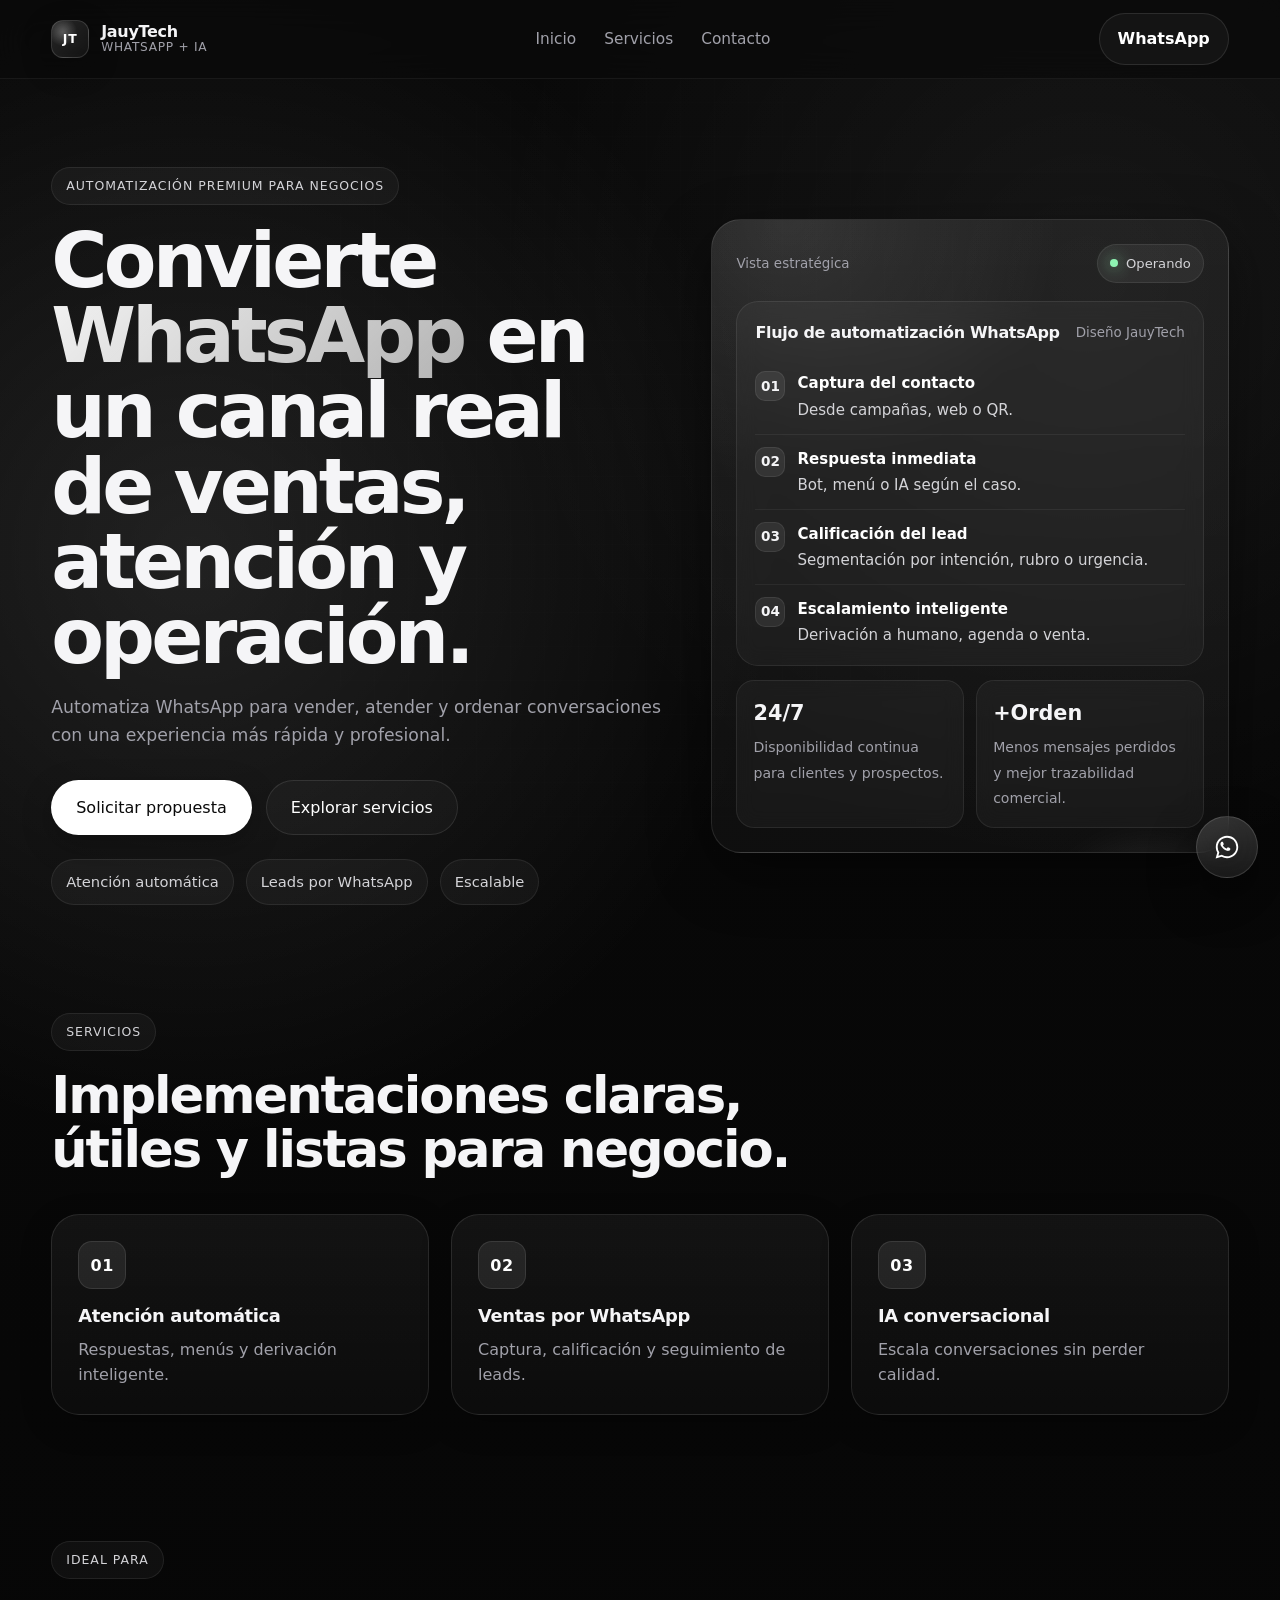
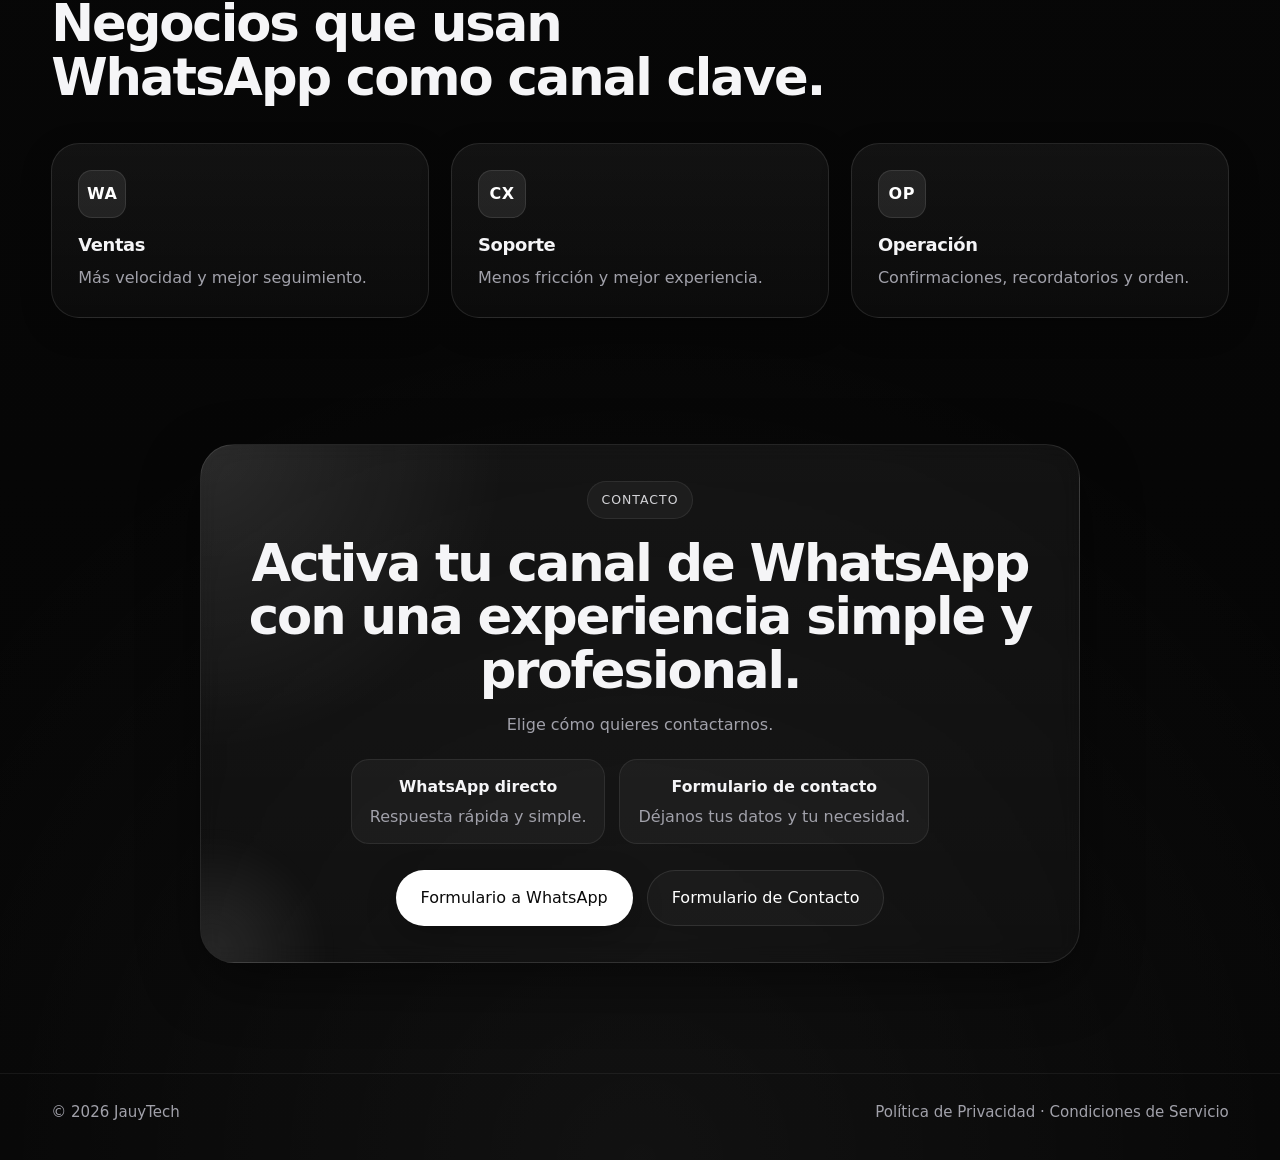
==== index.html @ fc00f68a "Update index.html" ====
<!DOCTYPE html>
<html lang="es">
<head>
  <meta charset="UTF-8" />
  <meta name="viewport" content="width=device-width, initial-scale=1.0" />
  <title>JauyTech | Automatización de WhatsApp con IA</title>
  <meta name="description" content="JauyTech ayuda a empresas a automatizar WhatsApp con IA, flujos inteligentes y experiencias de atención más rápidas, escalables y profesionales." />
  <style>
    :root {
      --bg: #0a0a0a;
      --bg-soft: #111111;
      --bg-panel: rgba(255, 255, 255, 0.04);
      --bg-panel-strong: rgba(255, 255, 255, 0.06);
      --border: rgba(255, 255, 255, 0.10);
      --border-strong: rgba(255, 255, 255, 0.16);
      --text: #f5f5f7;
      --muted: #a1a1aa;
      --soft: #d4d4d8;
      --white: #ffffff;
      --shadow: 0 20px 60px rgba(0, 0, 0, 0.45);
      --shadow-soft: 0 10px 30px rgba(0, 0, 0, 0.25);
      --radius-xl: 28px;
      --radius-lg: 20px;
      --radius-md: 16px;
      --radius-pill: 999px;
      --container: 1180px;
      --accent: linear-gradient(135deg, rgba(255,255,255,0.95), rgba(255,255,255,0.68));
    }

    * {
      margin: 0;
      padding: 0;
      box-sizing: border-box;
    }

    html {
      scroll-behavior: smooth;
    }

    body {
      font-family: Inter, ui-sans-serif, system-ui, -apple-system, BlinkMacSystemFont, "Segoe UI", sans-serif;
      color: var(--text);
      background:
        radial-gradient(circle at 15% 20%, rgba(255,255,255,0.10), transparent 24%),
        radial-gradient(circle at 85% 10%, rgba(255,255,255,0.06), transparent 22%),
        radial-gradient(circle at 50% 100%, rgba(255,255,255,0.05), transparent 30%),
        linear-gradient(180deg, #090909 0%, #050505 100%);
      line-height: 1.6;
      overflow-x: hidden;
    }

    body::before {
      content: "";
      position: fixed;
      inset: 0;
      background-image:
        linear-gradient(rgba(255,255,255,0.025) 1px, transparent 1px),
        linear-gradient(90deg, rgba(255,255,255,0.025) 1px, transparent 1px);
      background-size: 34px 34px;
      mask-image: radial-gradient(circle at center, black 45%, transparent 90%);
      -webkit-mask-image: radial-gradient(circle at center, black 45%, transparent 90%);
      pointer-events: none;
      opacity: 0.35;
      z-index: 0;
    }

    a {
      text-decoration: none;
      color: inherit;
    }

    img {
      max-width: 100%;
      display: block;
    }

    .container {
      width: min(92%, var(--container));
      margin: 0 auto;
      position: relative;
      z-index: 1;
    }

    .header {
      position: sticky;
      top: 0;
      z-index: 1000;
      backdrop-filter: blur(18px);
      -webkit-backdrop-filter: blur(18px);
      background: rgba(10, 10, 10, 0.72);
      border-bottom: 1px solid rgba(255, 255, 255, 0.06);
    }

    .nav {
      min-height: 78px;
      display: flex;
      align-items: center;
      justify-content: space-between;
      gap: 20px;
    }

    .brand {
      display: inline-flex;
      align-items: center;
      gap: 12px;
    }

    .brand-mark {
      width: 38px;
      height: 38px;
      border-radius: 12px;
      border: 1px solid rgba(255,255,255,0.14);
      background:
        radial-gradient(circle at 30% 30%, rgba(255,255,255,0.26), transparent 40%),
        linear-gradient(135deg, rgba(255,255,255,0.12), rgba(255,255,255,0.04));
      display: grid;
      place-items: center;
      box-shadow: var(--shadow-soft);
      position: relative;
      overflow: hidden;
    }

    .brand-mark::after {
      content: "";
      position: absolute;
      inset: 0;
      background: linear-gradient(135deg, transparent, rgba(255,255,255,0.14), transparent);
      transform: translateX(-100%);
      animation: shine 5s linear infinite;
    }

    .brand-mark span {
      font-size: 0.78rem;
      font-weight: 800;
      letter-spacing: 0.08em;
      color: var(--white);
    }

    .brand-text {
      display: flex;
      flex-direction: column;
      line-height: 1.05;
    }

    .brand-text strong {
      font-size: 1rem;
      font-weight: 700;
      letter-spacing: -0.02em;
    }

    .brand-text small {
      color: var(--muted);
      font-size: 0.76rem;
      letter-spacing: 0.06em;
      text-transform: uppercase;
    }

    .menu {
      display: flex;
      align-items: center;
      gap: 28px;
    }

    .menu a {
      color: var(--muted);
      font-size: 0.96rem;
      transition: color 0.25s ease, transform 0.25s ease;
    }

    .menu a:hover {
      color: var(--white);
      transform: translateY(-1px);
    }

    .nav-cta {
      padding: 12px 18px;
      border-radius: var(--radius-pill);
      border: 1px solid var(--border);
      background: rgba(255,255,255,0.04);
      color: var(--white);
      font-weight: 600;
      transition: 0.25s ease;
    }

    .nav-cta:hover,
    .btn-secondary:hover {
      background: rgba(255,255,255,0.08);
      border-color: var(--border-strong);
    }

    .hero {
      padding: 88px 0 72px;
    }

    .hero-grid {
      display: grid;
      grid-template-columns: 1.1fr 0.9fr;
      gap: 28px;
      align-items: center;
    }

    .eyebrow,
    .section-tag {
      display: inline-flex;
      align-items: center;
      gap: 10px;
      padding: 8px 14px;
      border-radius: var(--radius-pill);
      border: 1px solid rgba(255,255,255,0.08);
      background: rgba(255,255,255,0.04);
      color: var(--soft);
      font-size: 0.78rem;
      letter-spacing: 0.08em;
      text-transform: uppercase;
      margin-bottom: 18px;
    }

    .hero h1 {
      font-size: clamp(2.7rem, 6vw, 5.25rem);
      line-height: 0.98;
      letter-spacing: -0.05em;
      max-width: 760px;
      margin-bottom: 20px;
    }

    .hero h1 .gradient {
      background: var(--accent);
      -webkit-background-clip: text;
      background-clip: text;
      color: transparent;
    }

    .hero-text {
      max-width: 720px;
      color: var(--muted);
      font-size: 1.08rem;
      margin-bottom: 30px;
    }

    .hero-actions {
      display: flex;
      flex-wrap: wrap;
      gap: 14px;
      margin-bottom: 24px;
    }

    .btn {
      display: inline-flex;
      align-items: center;
      justify-content: center;
      gap: 10px;
      padding: 14px 24px;
      border-radius: var(--radius-pill);
      border: 1px solid transparent;
      font-weight: 700;
      transition: transform 0.25s ease, opacity 0.25s ease, background 0.25s ease, border-color 0.25s ease;
      cursor: pointer;
      font: inherit;
    }

    .btn:hover {
      transform: translateY(-2px);
    }

    .btn-primary {
      background: var(--white);
      color: #0a0a0a;
      box-shadow: var(--shadow-soft);
    }

    .btn-primary:hover {
      opacity: 0.95;
    }

    .btn-secondary {
      background: rgba(255,255,255,0.03);
      color: var(--white);
      border-color: var(--border);
    }

    .hero-stats {
      display: flex;
      flex-wrap: wrap;
      gap: 12px;
      margin-top: 8px;
    }

    .stat-chip {
      padding: 10px 14px;
      border-radius: var(--radius-pill);
      background: rgba(255,255,255,0.04);
      border: 1px solid rgba(255,255,255,0.08);
      color: var(--soft);
      font-size: 0.92rem;
    }

    .hero-panel {
      border: 1px solid rgba(255,255,255,0.10);
      background:
        radial-gradient(circle at 15% 0%, rgba(255,255,255,0.10), transparent 35%),
        linear-gradient(180deg, rgba(255,255,255,0.06), rgba(255,255,255,0.03));
      border-radius: 30px;
      padding: 24px;
      box-shadow: var(--shadow);
      position: relative;
      overflow: hidden;
      animation: floatSoft 6s ease-in-out infinite;
    }

    .hero-panel::before {
      content: "";
      position: absolute;
      inset: auto -10% -35% auto;
      width: 260px;
      height: 260px;
      border-radius: 50%;
      background: radial-gradient(circle, rgba(255,255,255,0.18), transparent 65%);
      filter: blur(14px);
      pointer-events: none;
    }

    .panel-top {
      display: flex;
      align-items: center;
      justify-content: space-between;
      gap: 12px;
      margin-bottom: 18px;
    }

    .panel-top small,
    .panel-head small {
      color: var(--muted);
      font-size: 0.84rem;
    }

    .signal {
      display: inline-flex;
      align-items: center;
      gap: 8px;
      padding: 8px 12px;
      border-radius: var(--radius-pill);
      background: rgba(255,255,255,0.06);
      border: 1px solid rgba(255,255,255,0.08);
      color: var(--soft);
      font-size: 0.82rem;
    }

    .signal-dot {
      width: 8px;
      height: 8px;
      border-radius: 50%;
      background: #8ef3b2;
      box-shadow: 0 0 16px rgba(142,243,178,0.9);
      animation: pulse 2s infinite;
    }

    .flow-card,
    .mini-card,
    .contact-shell {
      backdrop-filter: blur(10px);
      -webkit-backdrop-filter: blur(10px);
    }

    .flow-card {
      background: rgba(255,255,255,0.04);
      border: 1px solid rgba(255,255,255,0.08);
      border-radius: 22px;
      padding: 18px;
      margin-bottom: 14px;
    }

    .panel-head {
      display: flex;
      align-items: center;
      justify-content: space-between;
      gap: 12px;
      margin-bottom: 14px;
    }

    .panel-head h3 {
      font-size: 1rem;
      letter-spacing: -0.02em;
    }

    .flow-step {
      display: flex;
      gap: 12px;
      align-items: flex-start;
      padding: 12px 0;
      border-bottom: 1px solid rgba(255,255,255,0.06);
    }

    .flow-step:last-child {
      border-bottom: none;
      padding-bottom: 0;
    }

    .step-num {
      min-width: 30px;
      height: 30px;
      border-radius: 10px;
      display: grid;
      place-items: center;
      background: rgba(255,255,255,0.08);
      border: 1px solid rgba(255,255,255,0.08);
      font-weight: 700;
      font-size: 0.85rem;
    }

    .flow-step p {
      color: var(--soft);
      font-size: 0.94rem;
    }

    .flow-step p strong {
      display: block;
      color: var(--white);
      margin-bottom: 2px;
    }

    .mini-grid {
      display: grid;
      grid-template-columns: repeat(2, 1fr);
      gap: 12px;
    }

    .mini-card {
      padding: 16px;
      border-radius: 18px;
      background: rgba(255,255,255,0.04);
      border: 1px solid rgba(255,255,255,0.08);
    }

    .mini-card strong {
      display: block;
      font-size: 1.3rem;
      margin-bottom: 4px;
    }

    .mini-card span {
      color: var(--muted);
      font-size: 0.88rem;
    }

    .section {
      padding: 36px 0 90px;
    }

    .section-head {
      max-width: 780px;
      margin-bottom: 38px;
    }

    .section-head h2,
    .contact-copy h2 {
      font-size: clamp(2rem, 4vw, 3.35rem);
      line-height: 1.05;
      letter-spacing: -0.04em;
      margin-bottom: 14px;
    }

    .section-head p,
    .contact-copy p,
    .contact-meta p,
    .service-card p,
    .use-card p {
      color: var(--muted);
    }

    .services-grid,
    .use-grid {
      display: grid;
      grid-template-columns: repeat(3, 1fr);
      gap: 22px;
    }

    .service-card,
    .use-card {
      position: relative;
      padding: 26px;
      border-radius: var(--radius-xl);
      border: 1px solid rgba(255,255,255,0.10);
      background: linear-gradient(180deg, rgba(255,255,255,0.05), rgba(255,255,255,0.025));
      box-shadow: var(--shadow-soft);
      transition: transform 0.28s ease, border-color 0.28s ease, background 0.28s ease;
      overflow: hidden;
    }

    .service-card:hover,
    .use-card:hover {
      transform: translateY(-6px);
      border-color: rgba(255,255,255,0.18);
      background: linear-gradient(180deg, rgba(255,255,255,0.07), rgba(255,255,255,0.03));
    }

    .service-card::after,
    .use-card::after {
      content: "";
      position: absolute;
      inset: 0;
      background: linear-gradient(135deg, rgba(255,255,255,0.08), transparent 25%, transparent 75%, rgba(255,255,255,0.04));
      opacity: 0;
      transition: opacity 0.28s ease;
      pointer-events: none;
    }

    .service-card:hover::after,
    .use-card:hover::after {
      opacity: 1;
    }

    .service-num,
    .use-icon {
      width: 48px;
      height: 48px;
      display: grid;
      place-items: center;
      border-radius: 14px;
      background: rgba(255,255,255,0.08);
      border: 1px solid rgba(255,255,255,0.10);
      margin-bottom: 16px;
      color: var(--white);
      font-weight: 800;
      letter-spacing: 0.04em;
    }

    .service-card h3,
    .use-card h3 {
      font-size: 1.12rem;
      line-height: 1.2;
      letter-spacing: -0.02em;
      margin-bottom: 10px;
    }

    .contact-section {
      padding-bottom: 110px;
    }

    .contact-shell {
      max-width: 880px;
      margin: 0 auto;
      padding: 36px;
      border-radius: 34px;
      border: 1px solid rgba(255,255,255,0.10);
      background:
        radial-gradient(circle at 0% 0%, rgba(255,255,255,0.10), transparent 30%),
        linear-gradient(180deg, rgba(255,255,255,0.05), rgba(255,255,255,0.025));
      box-shadow: var(--shadow);
      position: relative;
      overflow: hidden;
      text-align: center;
      backdrop-filter: blur(10px);
      -webkit-backdrop-filter: blur(10px);
    }

    .contact-shell::before {
      content: "";
      position: absolute;
      inset: auto auto -120px -120px;
      width: 260px;
      height: 260px;
      border-radius: 50%;
      background: radial-gradient(circle, rgba(255,255,255,0.10), transparent 65%);
      filter: blur(10px);
      pointer-events: none;
    }

    .contact-copy {
      position: relative;
      z-index: 1;
    }

    .contact-meta {
      display: flex;
      justify-content: center;
      gap: 14px;
      margin-top: 22px;
      flex-wrap: wrap;
    }

    .meta-box {
      padding: 14px 18px;
      border-radius: 18px;
      background: rgba(255,255,255,0.04);
      border: 1px solid rgba(255,255,255,0.08);
      min-width: 220px;
    }

    .meta-box strong {
      display: block;
      margin-bottom: 4px;
      font-size: 0.98rem;
    }

    .contact-actions {
      display: flex;
      justify-content: center;
      gap: 14px;
      flex-wrap: wrap;
      margin-top: 26px;
      position: relative;
      z-index: 1;
    }

    .modal-overlay {
      position: fixed;
      inset: 0;
      background: rgba(0,0,0,0.62);
      backdrop-filter: blur(10px);
      -webkit-backdrop-filter: blur(10px);
      display: none;
      align-items: center;
      justify-content: center;
      padding: 18px;
      z-index: 1200;
    }

    .modal-overlay.show {
      display: flex;
    }

    .modal-card {
      width: min(100%, 520px);
      padding: 22px;
      border-radius: 28px;
      background: linear-gradient(180deg, rgba(17,17,17,0.98), rgba(12,12,12,0.98));
      border: 1px solid rgba(255,255,255,0.10);
      box-shadow: var(--shadow);
      position: relative;
    }

    .modal-close {
      position: absolute;
      top: 14px;
      right: 14px;
      width: 38px;
      height: 38px;
      border-radius: 50%;
      border: 1px solid rgba(255,255,255,0.10);
      background: rgba(255,255,255,0.04);
      color: var(--white);
      cursor: pointer;
      font: inherit;
    }

    .modal-card h3 {
      font-size: 1.18rem;
      margin-bottom: 6px;
      letter-spacing: -0.02em;
    }

    .modal-card > p {
      color: var(--muted);
      font-size: 0.93rem;
      margin-bottom: 16px;
    }

    form {
      display: grid;
      gap: 12px;
    }

    .field,
    textarea {
      width: 100%;
      border: 1px solid rgba(255,255,255,0.10);
      background: rgba(255,255,255,0.05);
      color: var(--white);
      border-radius: 16px;
      padding: 15px 16px;
      font: inherit;
      outline: none;
      transition: border-color 0.25s ease, background 0.25s ease, transform 0.2s ease;
    }

    textarea {
      min-height: 130px;
      resize: vertical;
    }

    .field::placeholder,
    textarea::placeholder {
      color: #8f8f98;
    }

    .field:focus,
    textarea:focus {
      border-color: rgba(255,255,255,0.20);
      background: rgba(255,255,255,0.07);
      transform: translateY(-1px);
    }

    .form-note,
    .success-message {
      font-size: 0.86rem;
      color: var(--muted);
    }

    .success-message {
      display: none;
      margin-top: 4px;
      color: var(--white);
    }

    .success-message.show {
      display: block;
    }

    .floating-wa {
      position: fixed;
      right: 22px;
      bottom: 22px;
      z-index: 1100;
      width: 62px;
      height: 62px;
      border-radius: 50%;
      border: 1px solid rgba(255,255,255,0.14);
      background: linear-gradient(180deg, rgba(255,255,255,0.16), rgba(255,255,255,0.08));
      box-shadow: 0 20px 50px rgba(0,0,0,0.45);
      display: grid;
      place-items: center;
      transition: transform 0.25s ease, border-color 0.25s ease;
      backdrop-filter: blur(14px);
      -webkit-backdrop-filter: blur(14px);
    }

    .floating-wa:hover {
      transform: translateY(-4px) scale(1.02);
      border-color: rgba(255,255,255,0.22);
    }

    .floating-wa svg {
      width: 28px;
      height: 28px;
      fill: var(--white);
    }

    .footer {
      padding: 26px 0 36px;
      border-top: 1px solid rgba(255,255,255,0.06);
    }

    .footer-content {
      display: flex;
      justify-content: space-between;
      align-items: center;
      gap: 14px;
      color: var(--muted);
      font-size: 0.94rem;
    }

    .fade-up {
      opacity: 0;
      transform: translateY(18px);
      transition: opacity 0.7s ease, transform 0.7s ease;
    }

    .fade-up.show {
      opacity: 1;
      transform: translateY(0);
    }

    @keyframes pulse {
      0%, 100% { transform: scale(1); opacity: 1; }
      50% { transform: scale(1.18); opacity: 0.72; }
    }

    @keyframes floatSoft {
      0%, 100% { transform: translateY(0); }
      50% { transform: translateY(-6px); }
    }

    @keyframes shine {
      0% { transform: translateX(-130%); }
      35%, 100% { transform: translateX(130%); }
    }

    @media (max-width: 1080px) {
      .hero-grid,
      .services-grid,
      .use-grid {
        grid-template-columns: 1fr;
      }
    }

    @media (max-width: 760px) {
      .menu {
        display: none;
      }

      .hero {
        padding-top: 72px;
      }

      .mini-grid {
        grid-template-columns: 1fr;
      }

      .hero h1 {
        font-size: 2.65rem;
      }

      .btn,
      .nav-cta {
        width: 100%;
      }

      .contact-shell {
        padding: 24px;
      }

      .modal-card {
        padding: 20px;
      }

      .footer-content {
        flex-direction: column;
        align-items: flex-start;
      }

      .floating-wa {
        right: 16px;
        bottom: 16px;
        width: 58px;
        height: 58px;
      }
    }
  </style>
</head>
<body>
  <header class="header">
    <div class="container nav">
      <a class="brand" href="#inicio" aria-label="JauyTech">
        <span class="brand-mark"><span>JT</span></span>
        <span class="brand-text">
          <strong>JauyTech</strong>
          <small>WhatsApp + IA</small>
        </span>
      </a>

      <nav class="menu">
        <a href="#inicio">Inicio</a>
        <a href="#servicios">Servicios</a>
        <a href="#contacto">Contacto</a>
      </nav>

      <a class="nav-cta" href="https://wa.me/56987383719?text=Hola%20JauyTech,%20quiero%20automatizar%20WhatsApp%20para%20mi%20negocio." target="_blank" rel="noopener noreferrer">WhatsApp</a>
    </div>
  </header>

  <main>
    <section class="hero" id="inicio">
      <div class="container hero-grid">
        <div class="fade-up">
          <span class="eyebrow">Automatización premium para negocios</span>
          <h1>Convierte <span class="gradient">WhatsApp</span> en un canal real de ventas, atención y operación.</h1>
          <p class="hero-text">
            Automatiza WhatsApp para vender, atender y ordenar conversaciones con una experiencia más rápida y profesional.
          </p>

          <div class="hero-actions">
            <a class="btn btn-primary" href="#contacto">Solicitar propuesta</a>
            <a class="btn btn-secondary" href="#servicios">Explorar servicios</a>
          </div>

          <div class="hero-stats">
            <span class="stat-chip">Atención automática</span>
            <span class="stat-chip">Leads por WhatsApp</span>
            <span class="stat-chip">Escalable</span>
          </div>
        </div>

        <aside class="hero-panel fade-up">
          <div class="panel-top">
            <small>Vista estratégica</small>
            <span class="signal"><span class="signal-dot"></span> Operando</span>
          </div>

          <div class="flow-card">
            <div class="panel-head">
              <h3>Flujo de automatización WhatsApp</h3>
              <small>Diseño JauyTech</small>
            </div>

            <div class="flow-step">
              <span class="step-num">01</span>
              <p><strong>Captura del contacto</strong> Desde campañas, web o QR.</p>
            </div>
            <div class="flow-step">
              <span class="step-num">02</span>
              <p><strong>Respuesta inmediata</strong> Bot, menú o IA según el caso.</p>
            </div>
            <div class="flow-step">
              <span class="step-num">03</span>
              <p><strong>Calificación del lead</strong> Segmentación por intención, rubro o urgencia.</p>
            </div>
            <div class="flow-step">
              <span class="step-num">04</span>
              <p><strong>Escalamiento inteligente</strong> Derivación a humano, agenda o venta.</p>
            </div>
          </div>

          <div class="mini-grid">
            <div class="mini-card">
              <strong>24/7</strong>
              <span>Disponibilidad continua para clientes y prospectos.</span>
            </div>
            <div class="mini-card">
              <strong>+Orden</strong>
              <span>Menos mensajes perdidos y mejor trazabilidad comercial.</span>
            </div>
          </div>
        </aside>
      </div>
    </section>

    <section class="section" id="servicios">
      <div class="container">
        <div class="section-head fade-up">
          <span class="section-tag">Servicios</span>
          <h2>Implementaciones claras, útiles y listas para negocio.</h2>
        </div>

        <div class="services-grid">
          <article class="service-card fade-up">
            <div class="service-num">01</div>
            <h3>Atención automática</h3>
            <p>Respuestas, menús y derivación inteligente.</p>
          </article>

          <article class="service-card fade-up">
            <div class="service-num">02</div>
            <h3>Ventas por WhatsApp</h3>
            <p>Captura, calificación y seguimiento de leads.</p>
          </article>

          <article class="service-card fade-up">
            <div class="service-num">03</div>
            <h3>IA conversacional</h3>
            <p>Escala conversaciones sin perder calidad.</p>
          </article>
        </div>
      </div>
    </section>

    <section class="section" id="soluciones">
      <div class="container">
        <div class="section-head fade-up">
          <span class="section-tag">Ideal para</span>
          <h2>Negocios que usan WhatsApp como canal clave.</h2>
        </div>

        <div class="use-grid">
          <article class="use-card fade-up">
            <div class="use-icon">WA</div>
            <h3>Ventas</h3>
            <p>Más velocidad y mejor seguimiento.</p>
          </article>

          <article class="use-card fade-up">
            <div class="use-icon">CX</div>
            <h3>Soporte</h3>
            <p>Menos fricción y mejor experiencia.</p>
          </article>

          <article class="use-card fade-up">
            <div class="use-icon">OP</div>
            <h3>Operación</h3>
            <p>Confirmaciones, recordatorios y orden.</p>
          </article>
        </div>
      </div>
    </section>

    <section class="section contact-section" id="contacto">
      <div class="container">
        <div class="contact-shell fade-up">
          <div class="contact-copy">
            <span class="section-tag">Contacto</span>
            <h2>Activa tu canal de WhatsApp con una experiencia simple y profesional.</h2>
            <p>Elige cómo quieres contactarnos.</p>

            <div class="contact-meta">
              <div class="meta-box">
                <strong>WhatsApp directo</strong>
                <p>Respuesta rápida y simple.</p>
              </div>
              <div class="meta-box">
                <strong>Formulario de contacto</strong>
                <p>Déjanos tus datos y tu necesidad.</p>
              </div>
            </div>

            <div class="contact-actions">
              <button class="btn btn-primary" type="button" data-open-modal="waModal">Formulario a WhatsApp</button>
              <button class="btn btn-secondary" type="button" data-open-modal="emailModal">Formulario de Contacto</button>
            </div>
          </div>
        </div>
      </div>

      <div class="modal-overlay" id="waModal" aria-hidden="true">
        <div class="modal-card">
          <button class="modal-close" type="button" data-close-modal aria-label="Cerrar">×</button>
          <h3>Formulario a WhatsApp</h3>
          <p>Completa los datos y abre WhatsApp.</p>
          <form id="waForm">
            <input class="field" type="text" id="waName" placeholder="Tu nombre" required />
            <input class="field" type="text" id="waBusiness" placeholder="Empresa o negocio" required />
            <input class="field" type="email" id="waEmail" placeholder="Tu correo" required />
            <textarea id="waMessage" placeholder="Cuéntame qué necesitas automatizar en WhatsApp" required></textarea>
            <button class="btn btn-primary" type="submit">Ir a WhatsApp</button>
          </form>
        </div>
      </div>

      <div class="modal-overlay" id="emailModal" aria-hidden="true">
        <div class="modal-card">
          <button class="modal-close" type="button" data-close-modal aria-label="Cerrar">×</button>
          <h3>Formulario de Contacto</h3>
          <p>Déjanos tus datos y tu mensaje.</p>
          <form id="emailForm" action="https://formsubmit.co/ajax/urrutia.julio@icloud.com" method="POST">
            <input class="field" type="text" name="nombre" placeholder="Tu nombre" required />
            <input class="field" type="text" name="empresa" placeholder="Empresa o negocio" required />
            <input class="field" type="email" name="email" placeholder="Tu correo" required />
            <textarea name="mensaje" placeholder="Cuéntame qué necesitas automatizar en WhatsApp" required></textarea>
            <input type="hidden" name="_subject" value="Nuevo lead desde JauyTech" />
            <input type="hidden" name="_captcha" value="false" />
            <input type="hidden" name="_template" value="table" />
            <button class="btn btn-primary" type="submit">Enviar información</button>
            <p class="form-note">Debes activar el formulario la primera vez.</p>
            <p id="formSuccess" class="success-message">Información enviada</p>
          </form>
        </div>
      </div>
    </section>
  </main>

  <a class="floating-wa" href="https://wa.me/56987383719?text=Hola%20JauyTech,%20quiero%20m%C3%A1s%20informaci%C3%B3n%20sobre%20automatizaci%C3%B3n%20de%20WhatsApp." target="_blank" rel="noopener noreferrer" aria-label="Escribir por WhatsApp">
    <svg viewBox="0 0 32 32" aria-hidden="true">
      <path d="M19.11 17.27c-.28-.14-1.63-.8-1.88-.89-.25-.09-.43-.14-.61.14-.18.28-.7.89-.85 1.08-.16.19-.31.21-.59.07-.28-.14-1.16-.42-2.22-1.34-.82-.73-1.38-1.63-1.54-1.91-.16-.28-.02-.43.12-.57.12-.12.28-.31.42-.47.14-.16.19-.28.28-.47.09-.19.05-.35-.02-.49-.07-.14-.61-1.47-.84-2.02-.22-.52-.44-.45-.61-.46h-.52c-.19 0-.49.07-.75.35-.26.28-.98.96-.98 2.34 0 1.38 1 2.72 1.14 2.91.14.19 1.96 2.99 4.75 4.19.66.28 1.18.45 1.59.58.67.21 1.28.18 1.76.11.54-.08 1.63-.67 1.87-1.32.23-.66.23-1.22.16-1.34-.07-.12-.26-.19-.54-.33Z"></path>
      <path d="M16.02 3.2c-7.07 0-12.8 5.72-12.8 12.79 0 2.25.59 4.45 1.7 6.39L3 29l6.79-1.78a12.75 12.75 0 0 0 6.23 1.6h.01c7.06 0 12.79-5.73 12.79-12.8 0-3.42-1.33-6.64-3.75-9.06A12.7 12.7 0 0 0 16.02 3.2Zm0 23.46h-.01a10.63 10.63 0 0 1-5.42-1.49l-.39-.23-4.03 1.06 1.08-3.93-.25-.41a10.6 10.6 0 0 1-1.64-5.69c0-5.89 4.79-10.68 10.69-10.68 2.85 0 5.53 1.11 7.54 3.13a10.6 10.6 0 0 1 3.13 7.54c0 5.9-4.79 10.7-10.7 10.7Z"></path>
    </svg>
  </a>

  <footer class="footer">
    <div class="container footer-content">
      <p>© 2026 JauyTech</p>
      <p>
        <a href="privacy-policy.html">Política de Privacidad</a> ·
        <a href="terms-of-service.html">Condiciones de Servicio</a>
      </p>
    </div>
  </footer>

  <script>
    const observer = new IntersectionObserver((entries) => {
      entries.forEach((entry) => {
        if (entry.isIntersecting) {
          entry.target.classList.add('show');
        }
      });
    }, { threshold: 0.12 });

    document.querySelectorAll('.fade-up').forEach((el) => observer.observe(el));

    const modalTriggers = document.querySelectorAll('[data-open-modal]');
    const modals = document.querySelectorAll('.modal-overlay');
    const closeButtons = document.querySelectorAll('[data-close-modal]');

    function openModal(id) {
      const modal = document.getElementById(id);
      if (modal) {
        modal.classList.add('show');
        modal.setAttribute('aria-hidden', 'false');
        document.body.style.overflow = 'hidden';
      }
    }

    function closeModal(modal) {
      if (!modal) return;
      modal.classList.remove('show');
      modal.setAttribute('aria-hidden', 'true');
      document.body.style.overflow = '';
    }

    modalTriggers.forEach((trigger) => {
      trigger.addEventListener('click', () => openModal(trigger.dataset.openModal));
    });

    closeButtons.forEach((button) => {
      button.addEventListener('click', () => closeModal(button.closest('.modal-overlay')));
    });

    modals.forEach((modal) => {
      modal.addEventListener('click', (e) => {
        if (e.target === modal) closeModal(modal);
      });
    });

    document.addEventListener('keydown', (e) => {
      if (e.key === 'Escape') {
        modals.forEach((modal) => {
          if (modal.classList.contains('show')) closeModal(modal);
        });
      }
    });

    const waForm = document.getElementById('waForm');
    waForm.addEventListener('submit', function (e) {
      e.preventDefault();

      const name = document.getElementById('waName').value.trim();
      const business = document.getElementById('waBusiness').value.trim();
      const email = document.getElementById('waEmail').value.trim();
      const message = document.getElementById('waMessage').value.trim();

      const phone = '56987383719';
      const waMessage = [
        'Hola JauyTech, quiero información sobre automatización de WhatsApp.',
        '',
        `Nombre: ${name}`,
        `Empresa: ${business}`,
        `Correo: ${email}`,
        `Necesidad: ${message}`
      ].join('\n');

      const url = `https://wa.me/${phone}?text=${encodeURIComponent(waMessage)}`;
      window.open(url, '_blank', 'noopener');
      closeModal(document.getElementById('waModal'));
      waForm.reset();
    });

    const emailForm = document.getElementById('emailForm');
    const formSuccess = document.getElementById('formSuccess');

    if (window.location.hash === '#contacto-enviado') {
      formSuccess.classList.add('show');
      openModal('emailModal');
      if (window.history && window.history.replaceState) {
        window.history.replaceState(null, '', window.location.pathname + window.location.search);
      }
    }

    emailForm.addEventListener('submit', async function (e) {
      e.preventDefault();
      formSuccess.classList.remove('show');

      try {
        const response = await fetch(emailForm.action, {
          method: 'POST',
          body: new FormData(emailForm),
          headers: {
            Accept: 'application/json'
          }
        });

        if (response.ok) {
          emailForm.reset();
          formSuccess.classList.add('show');
        }
      } catch (error) {
        console.error(error);
      }
    });
  </script>
</body>
</html>
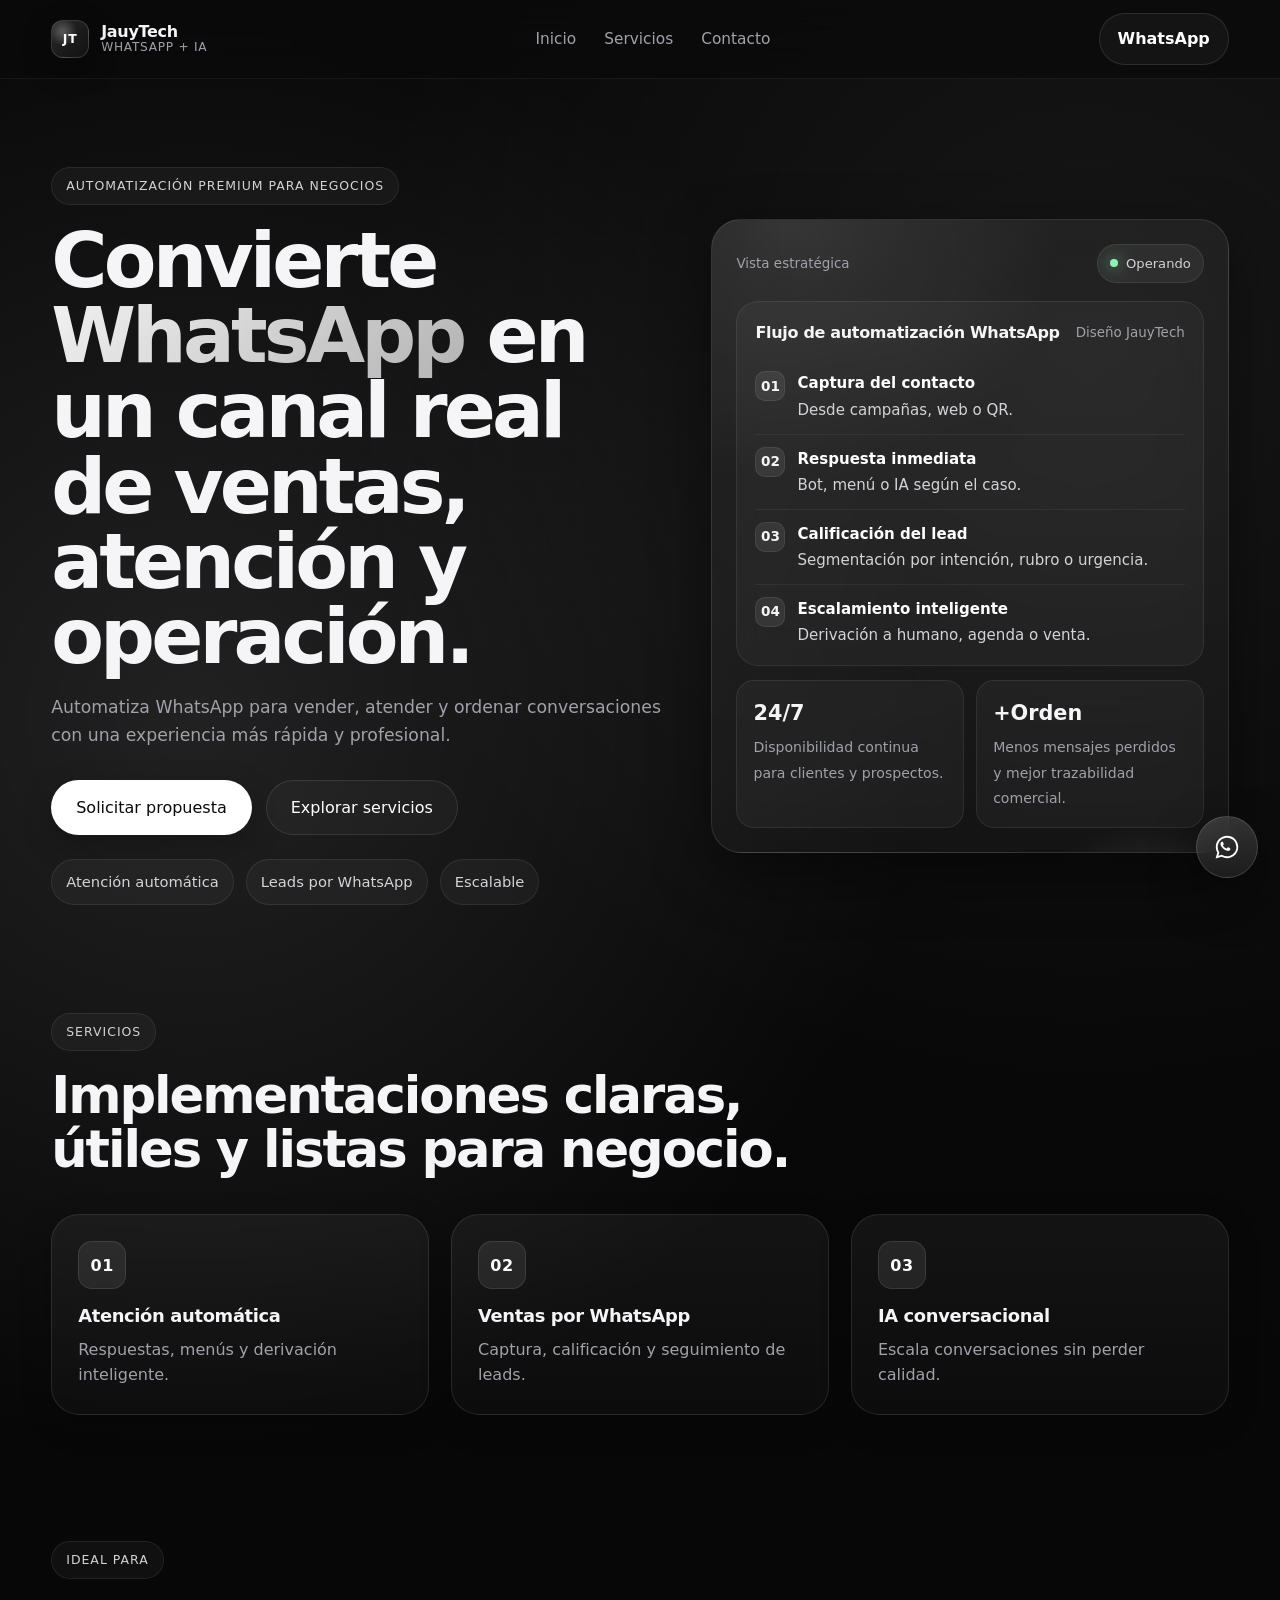
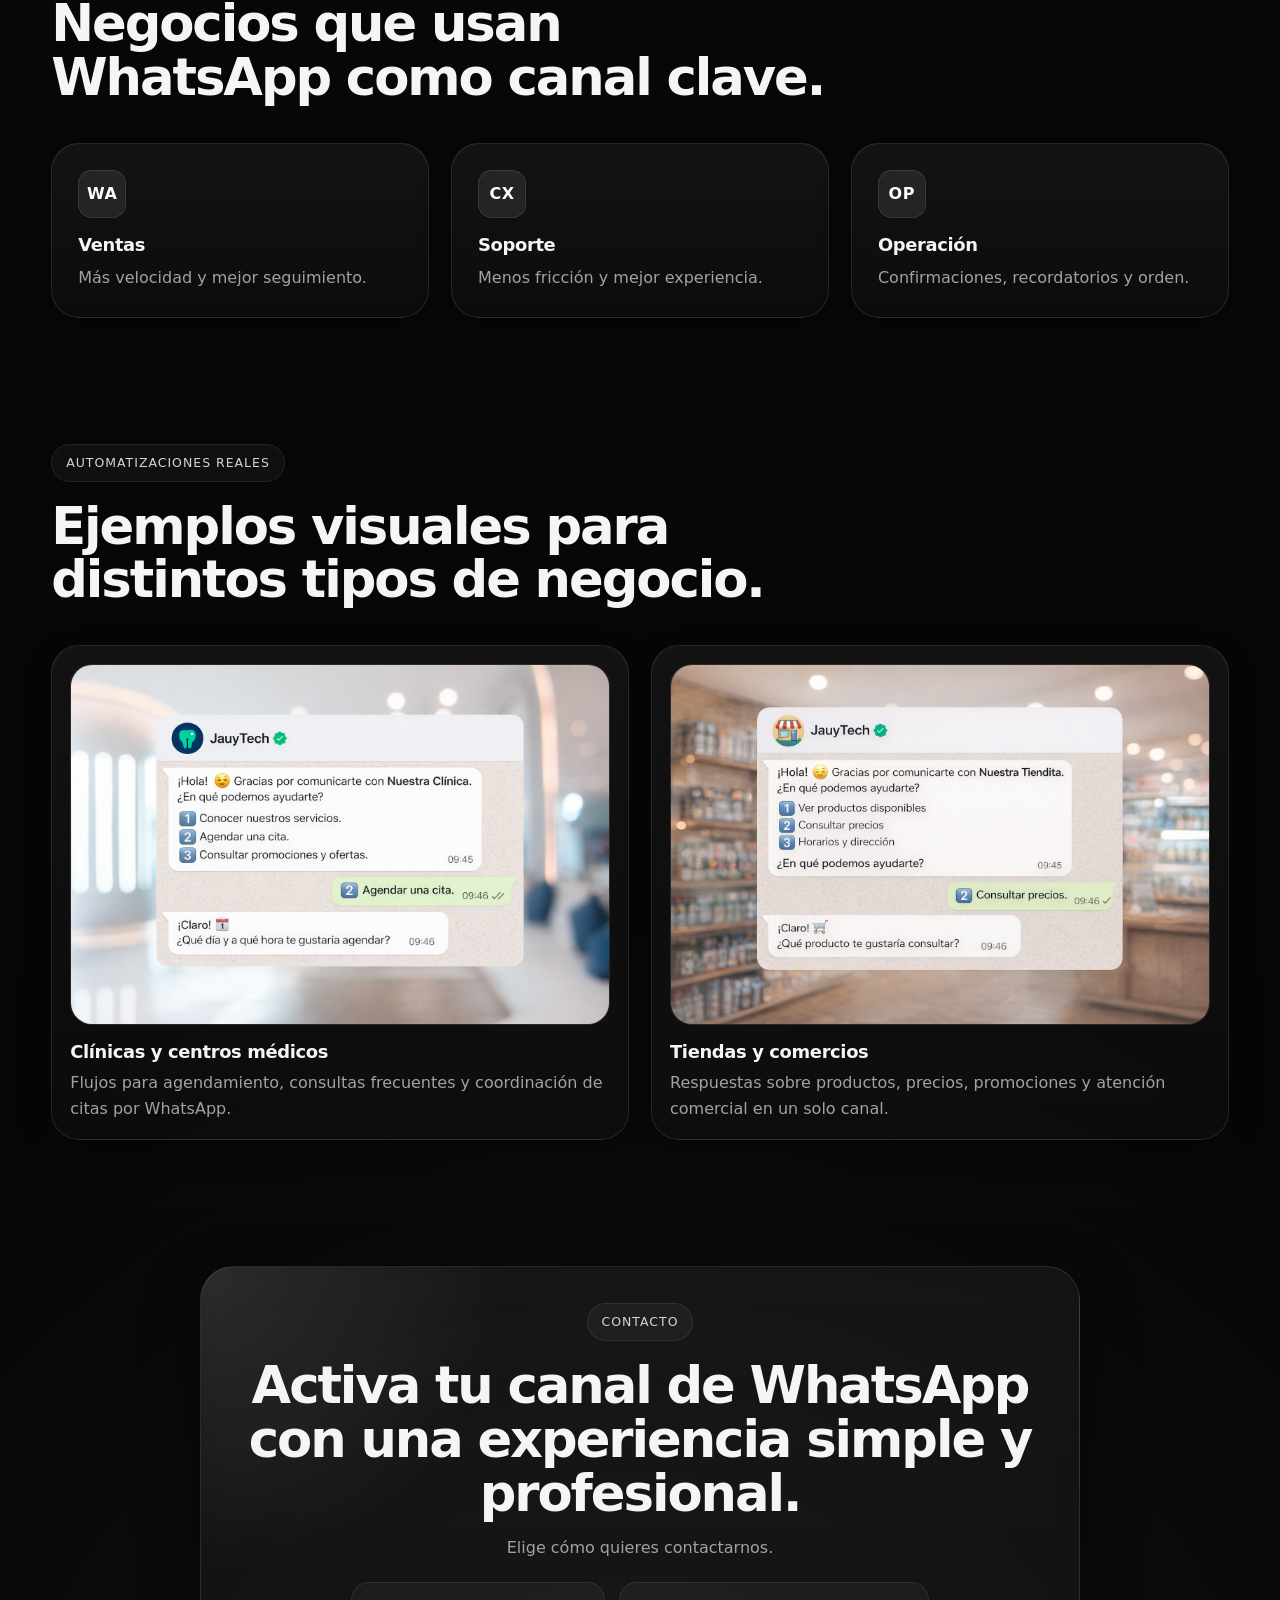
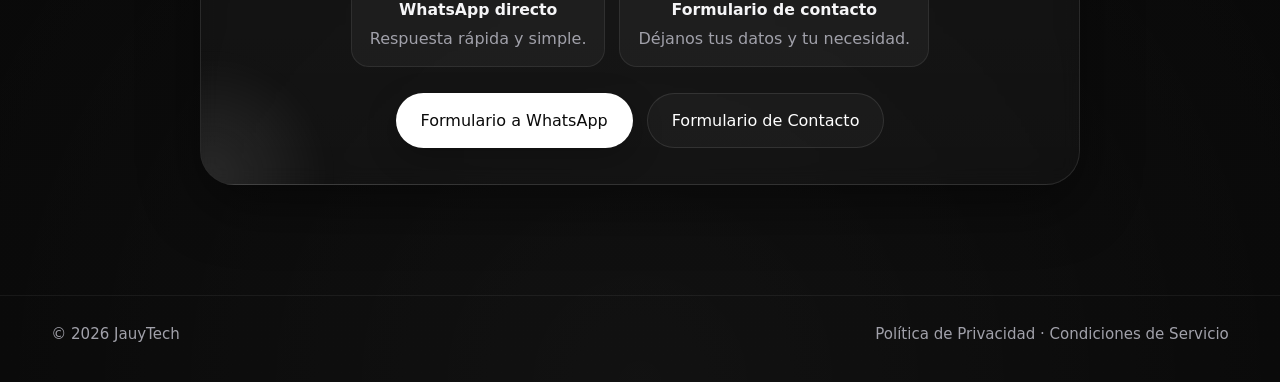
==== commit 15ae49f7: "Add files via upload" ====
--- a/index.html
+++ b/index.html
@@ -532,6 +532,55 @@
       margin-bottom: 10px;
     }
 
+
+    .showcase-grid {
+      display: grid;
+      grid-template-columns: repeat(2, 1fr);
+      gap: 22px;
+    }
+
+    .showcase-card {
+      position: relative;
+      padding: 18px;
+      border-radius: var(--radius-xl);
+      border: 1px solid rgba(255,255,255,0.10);
+      background: linear-gradient(180deg, rgba(255,255,255,0.05), rgba(255,255,255,0.025));
+      box-shadow: var(--shadow-soft);
+      overflow: hidden;
+      transition: transform 0.28s ease, border-color 0.28s ease, background 0.28s ease;
+    }
+
+    .showcase-card:hover {
+      transform: translateY(-6px);
+      border-color: rgba(255,255,255,0.18);
+      background: linear-gradient(180deg, rgba(255,255,255,0.07), rgba(255,255,255,0.03));
+    }
+
+    .showcase-media {
+      overflow: hidden;
+      border-radius: 22px;
+      border: 1px solid rgba(255,255,255,0.08);
+      margin-bottom: 16px;
+      background: rgba(255,255,255,0.03);
+    }
+
+    .showcase-media img {
+      width: 100%;
+      height: auto;
+      display: block;
+    }
+
+    .showcase-card h3 {
+      font-size: 1.12rem;
+      line-height: 1.2;
+      letter-spacing: -0.02em;
+      margin-bottom: 8px;
+    }
+
+    .showcase-card p {
+      color: var(--muted);
+    }
+
     .contact-section {
       padding-bottom: 110px;
     }
@@ -967,6 +1016,34 @@
             <div class="use-icon">OP</div>
             <h3>Operación</h3>
             <p>Confirmaciones, recordatorios y orden.</p>
+          </article>
+        </div>
+      </div>
+    </section>
+
+
+    <section class="section" id="ejemplos">
+      <div class="container">
+        <div class="section-head fade-up">
+          <span class="section-tag">Automatizaciones reales</span>
+          <h2>Ejemplos visuales para distintos tipos de negocio.</h2>
+        </div>
+
+        <div class="showcase-grid">
+          <article class="showcase-card fade-up">
+            <div class="showcase-media">
+              <img src="img/demo-clinica.png" alt="Ejemplo de automatización de WhatsApp para clínica" />
+            </div>
+            <h3>Clínicas y centros médicos</h3>
+            <p>Flujos para agendamiento, consultas frecuentes y coordinación de citas por WhatsApp.</p>
+          </article>
+
+          <article class="showcase-card fade-up">
+            <div class="showcase-media">
+              <img src="img/demo-tienda.png" alt="Ejemplo de automatización de WhatsApp para tienda" />
+            </div>
+            <h3>Tiendas y comercios</h3>
+            <p>Respuestas sobre productos, precios, promociones y atención comercial en un solo canal.</p>
           </article>
         </div>
       </div>
@@ -1134,14 +1211,6 @@
     const emailForm = document.getElementById('emailForm');
     const formSuccess = document.getElementById('formSuccess');
 
-    if (window.location.hash === '#contacto-enviado') {
-      formSuccess.classList.add('show');
-      openModal('emailModal');
-      if (window.history && window.history.replaceState) {
-        window.history.replaceState(null, '', window.location.pathname + window.location.search);
-      }
-    }
-
     emailForm.addEventListener('submit', async function (e) {
       e.preventDefault();
       formSuccess.classList.remove('show');
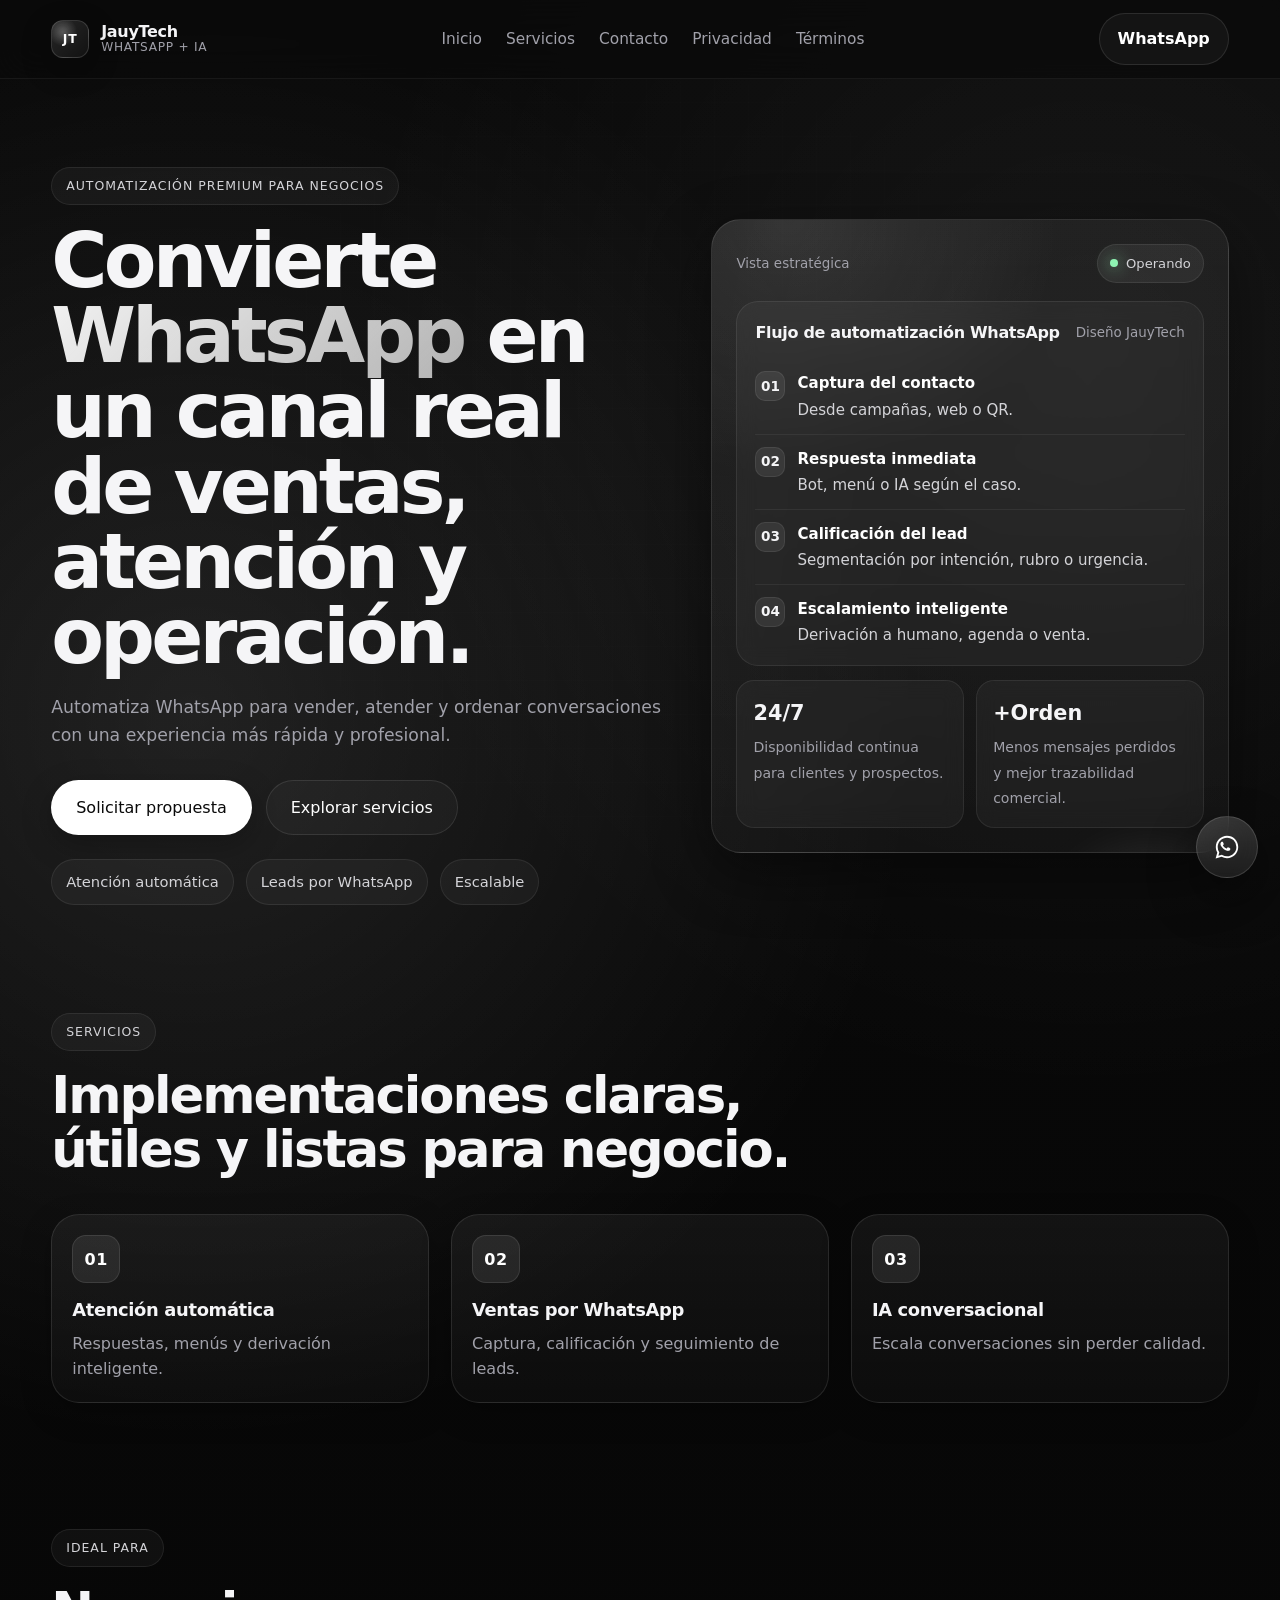
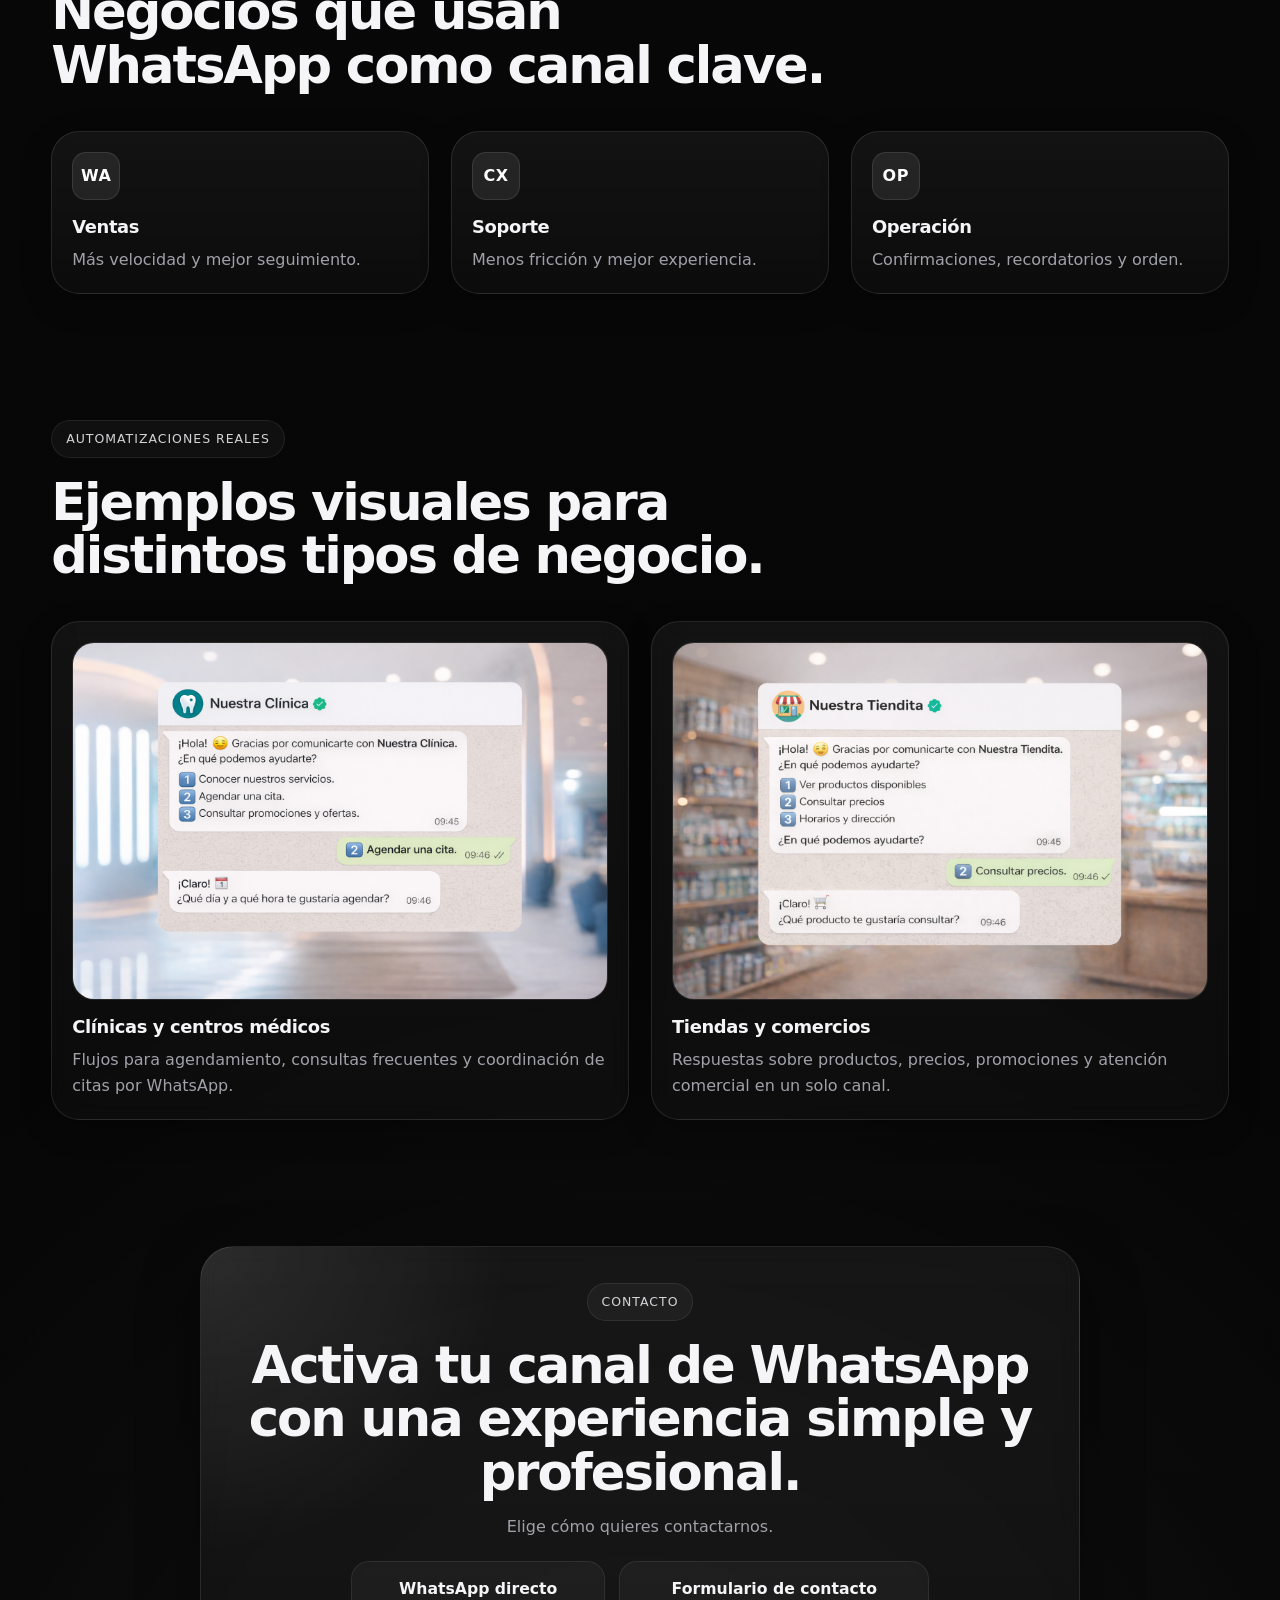
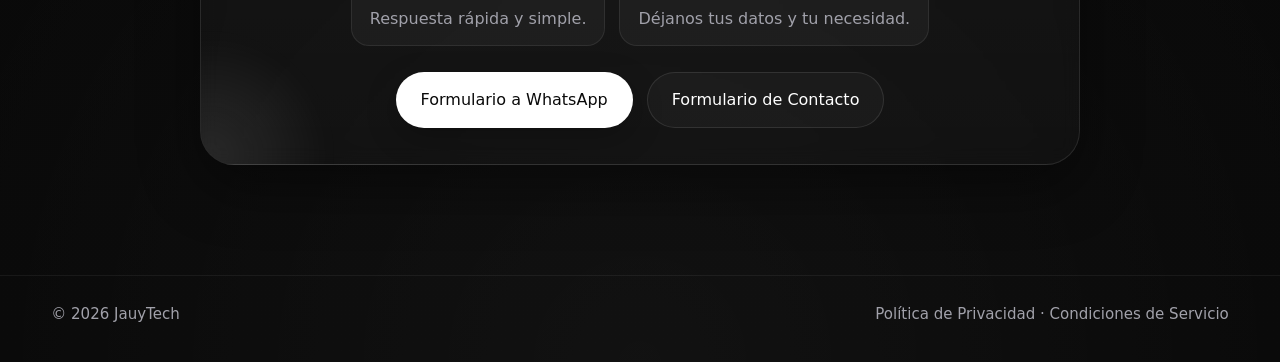
==== commit 723708f8: "Add files via upload" ====
--- a/index.html
+++ b/index.html
@@ -8,9 +8,6 @@
   <style>
     :root {
       --bg: #0a0a0a;
-      --bg-soft: #111111;
-      --bg-panel: rgba(255, 255, 255, 0.04);
-      --bg-panel-strong: rgba(255, 255, 255, 0.06);
       --border: rgba(255, 255, 255, 0.10);
       --border-strong: rgba(255, 255, 255, 0.16);
       --text: #f5f5f7;
@@ -20,22 +17,13 @@
       --shadow: 0 20px 60px rgba(0, 0, 0, 0.45);
       --shadow-soft: 0 10px 30px rgba(0, 0, 0, 0.25);
       --radius-xl: 28px;
-      --radius-lg: 20px;
-      --radius-md: 16px;
       --radius-pill: 999px;
       --container: 1180px;
       --accent: linear-gradient(135deg, rgba(255,255,255,0.95), rgba(255,255,255,0.68));
     }
 
-    * {
-      margin: 0;
-      padding: 0;
-      box-sizing: border-box;
-    }
-
-    html {
-      scroll-behavior: smooth;
-    }
+    * { margin: 0; padding: 0; box-sizing: border-box; }
+    html { scroll-behavior: smooth; }
 
     body {
       font-family: Inter, ui-sans-serif, system-ui, -apple-system, BlinkMacSystemFont, "Segoe UI", sans-serif;
@@ -64,15 +52,8 @@
       z-index: 0;
     }
 
-    a {
-      text-decoration: none;
-      color: inherit;
-    }
-
-    img {
-      max-width: 100%;
-      display: block;
-    }
+    a { text-decoration: none; color: inherit; }
+    img { max-width: 100%; display: block; }
 
     .container {
       width: min(92%, var(--container));
@@ -120,15 +101,6 @@
       overflow: hidden;
     }
 
-    .brand-mark::after {
-      content: "";
-      position: absolute;
-      inset: 0;
-      background: linear-gradient(135deg, transparent, rgba(255,255,255,0.14), transparent);
-      transform: translateX(-100%);
-      animation: shine 5s linear infinite;
-    }
-
     .brand-mark span {
       font-size: 0.78rem;
       font-weight: 800;
@@ -158,7 +130,7 @@
     .menu {
       display: flex;
       align-items: center;
-      gap: 28px;
+      gap: 24px;
     }
 
     .menu a {
@@ -188,9 +160,7 @@
       border-color: var(--border-strong);
     }
 
-    .hero {
-      padding: 88px 0 72px;
-    }
+    .hero { padding: 88px 0 72px; }
 
     .hero-grid {
       display: grid;
@@ -258,9 +228,7 @@
       font: inherit;
     }
 
-    .btn:hover {
-      transform: translateY(-2px);
-    }
+    .btn:hover { transform: translateY(-2px); }
 
     .btn-primary {
       background: var(--white);
@@ -268,9 +236,7 @@
       box-shadow: var(--shadow-soft);
     }
 
-    .btn-primary:hover {
-      opacity: 0.95;
-    }
+    .btn-primary:hover { opacity: 0.95; }
 
     .btn-secondary {
       background: rgba(255,255,255,0.03);
@@ -356,7 +322,8 @@
 
     .flow-card,
     .mini-card,
-    .contact-shell {
+    .contact-shell,
+    .showcase-card {
       backdrop-filter: blur(10px);
       -webkit-backdrop-filter: blur(10px);
     }
@@ -442,9 +409,7 @@
       font-size: 0.88rem;
     }
 
-    .section {
-      padding: 36px 0 90px;
-    }
+    .section { padding: 36px 0 90px; }
 
     .section-head {
       max-width: 780px;
@@ -463,21 +428,28 @@
     .contact-copy p,
     .contact-meta p,
     .service-card p,
-    .use-card p {
+    .use-card p,
+    .showcase-card p {
       color: var(--muted);
     }
 
     .services-grid,
-    .use-grid {
+    .use-grid,
+    .showcase-grid {
       display: grid;
       grid-template-columns: repeat(3, 1fr);
       gap: 22px;
     }
 
+    .showcase-grid {
+      grid-template-columns: repeat(2, 1fr);
+    }
+
     .service-card,
-    .use-card {
+    .use-card,
+    .showcase-card {
       position: relative;
-      padding: 26px;
+      padding: 20px;
       border-radius: var(--radius-xl);
       border: 1px solid rgba(255,255,255,0.10);
       background: linear-gradient(180deg, rgba(255,255,255,0.05), rgba(255,255,255,0.025));
@@ -487,26 +459,11 @@
     }
 
     .service-card:hover,
-    .use-card:hover {
+    .use-card:hover,
+    .showcase-card:hover {
       transform: translateY(-6px);
       border-color: rgba(255,255,255,0.18);
       background: linear-gradient(180deg, rgba(255,255,255,0.07), rgba(255,255,255,0.03));
-    }
-
-    .service-card::after,
-    .use-card::after {
-      content: "";
-      position: absolute;
-      inset: 0;
-      background: linear-gradient(135deg, rgba(255,255,255,0.08), transparent 25%, transparent 75%, rgba(255,255,255,0.04));
-      opacity: 0;
-      transition: opacity 0.28s ease;
-      pointer-events: none;
-    }
-
-    .service-card:hover::after,
-    .use-card:hover::after {
-      opacity: 1;
     }
 
     .service-num,
@@ -525,35 +482,12 @@
     }
 
     .service-card h3,
-    .use-card h3 {
+    .use-card h3,
+    .showcase-card h3 {
       font-size: 1.12rem;
       line-height: 1.2;
       letter-spacing: -0.02em;
       margin-bottom: 10px;
-    }
-
-
-    .showcase-grid {
-      display: grid;
-      grid-template-columns: repeat(2, 1fr);
-      gap: 22px;
-    }
-
-    .showcase-card {
-      position: relative;
-      padding: 18px;
-      border-radius: var(--radius-xl);
-      border: 1px solid rgba(255,255,255,0.10);
-      background: linear-gradient(180deg, rgba(255,255,255,0.05), rgba(255,255,255,0.025));
-      box-shadow: var(--shadow-soft);
-      overflow: hidden;
-      transition: transform 0.28s ease, border-color 0.28s ease, background 0.28s ease;
-    }
-
-    .showcase-card:hover {
-      transform: translateY(-6px);
-      border-color: rgba(255,255,255,0.18);
-      background: linear-gradient(180deg, rgba(255,255,255,0.07), rgba(255,255,255,0.03));
     }
 
     .showcase-media {
@@ -570,20 +504,7 @@
       display: block;
     }
 
-    .showcase-card h3 {
-      font-size: 1.12rem;
-      line-height: 1.2;
-      letter-spacing: -0.02em;
-      margin-bottom: 8px;
-    }
-
-    .showcase-card p {
-      color: var(--muted);
-    }
-
-    .contact-section {
-      padding-bottom: 110px;
-    }
+    .contact-section { padding-bottom: 110px; }
 
     .contact-shell {
       max-width: 880px;
@@ -598,8 +519,6 @@
       position: relative;
       overflow: hidden;
       text-align: center;
-      backdrop-filter: blur(10px);
-      -webkit-backdrop-filter: blur(10px);
     }
 
     .contact-shell::before {
@@ -664,9 +583,7 @@
       z-index: 1200;
     }
 
-    .modal-overlay.show {
-      display: flex;
-    }
+    .modal-overlay.show { display: flex; }
 
     .modal-card {
       width: min(100%, 520px);
@@ -739,16 +656,22 @@
       transform: translateY(-1px);
     }
 
-    .form-note,
-    .success-message {
+    .form-note {
       font-size: 0.86rem;
       color: var(--muted);
     }
 
     .success-message {
       display: none;
-      margin-top: 4px;
+      margin-top: 8px;
       color: var(--white);
+      font-size: 1rem;
+      font-weight: 700;
+      text-align: center;
+      padding: 14px 16px;
+      border-radius: 16px;
+      background: rgba(255,255,255,0.08);
+      border: 1px solid rgba(255,255,255,0.12);
     }
 
     .success-message.show {
@@ -819,11 +742,6 @@
       50% { transform: translateY(-6px); }
     }
 
-    @keyframes shine {
-      0% { transform: translateX(-130%); }
-      35%, 100% { transform: translateX(130%); }
-    }
-
     @media (max-width: 1080px) {
       .hero-grid,
       .services-grid,
@@ -833,34 +751,23 @@
     }
 
     @media (max-width: 760px) {
-      .menu {
-        display: none;
-      }
-
-      .hero {
-        padding-top: 72px;
-      }
-
-      .mini-grid {
+      .menu { display: none; }
+
+      .hero { padding-top: 72px; }
+
+      .mini-grid,
+      .showcase-grid {
         grid-template-columns: 1fr;
       }
 
-      .hero h1 {
-        font-size: 2.65rem;
-      }
+      .hero h1 { font-size: 2.65rem; }
 
       .btn,
-      .nav-cta {
-        width: 100%;
-      }
-
-      .contact-shell {
-        padding: 24px;
-      }
-
-      .modal-card {
-        padding: 20px;
-      }
+      .nav-cta { width: 100%; }
+
+      .contact-shell { padding: 24px; }
+
+      .modal-card { padding: 20px; }
 
       .footer-content {
         flex-direction: column;
@@ -879,7 +786,7 @@
 <body>
   <header class="header">
     <div class="container nav">
-      <a class="brand" href="#inicio" aria-label="JauyTech">
+      <a class="brand" href="index.html#inicio" aria-label="JauyTech">
         <span class="brand-mark"><span>JT</span></span>
         <span class="brand-text">
           <strong>JauyTech</strong>
@@ -888,9 +795,11 @@
       </a>
 
       <nav class="menu">
-        <a href="#inicio">Inicio</a>
-        <a href="#servicios">Servicios</a>
-        <a href="#contacto">Contacto</a>
+        <a href="index.html#inicio">Inicio</a>
+        <a href="index.html#servicios">Servicios</a>
+        <a href="index.html#contacto">Contacto</a>
+        <a href="privacy-policy.html">Privacidad</a>
+        <a href="terms-of-service.html">Términos</a>
       </nav>
 
       <a class="nav-cta" href="https://wa.me/56987383719?text=Hola%20JauyTech,%20quiero%20automatizar%20WhatsApp%20para%20mi%20negocio." target="_blank" rel="noopener noreferrer">WhatsApp</a>
@@ -1021,7 +930,6 @@
       </div>
     </section>
 
-
     <section class="section" id="ejemplos">
       <div class="container">
         <div class="section-head fade-up">
@@ -1094,20 +1002,22 @@
       <div class="modal-overlay" id="emailModal" aria-hidden="true">
         <div class="modal-card">
           <button class="modal-close" type="button" data-close-modal aria-label="Cerrar">×</button>
-          <h3>Formulario de Contacto</h3>
-          <p>Déjanos tus datos y tu mensaje.</p>
-          <form id="emailForm" action="https://formsubmit.co/ajax/urrutia.julio@icloud.com" method="POST">
-            <input class="field" type="text" name="nombre" placeholder="Tu nombre" required />
-            <input class="field" type="text" name="empresa" placeholder="Empresa o negocio" required />
-            <input class="field" type="email" name="email" placeholder="Tu correo" required />
-            <textarea name="mensaje" placeholder="Cuéntame qué necesitas automatizar en WhatsApp" required></textarea>
-            <input type="hidden" name="_subject" value="Nuevo lead desde JauyTech" />
-            <input type="hidden" name="_captcha" value="false" />
-            <input type="hidden" name="_template" value="table" />
-            <button class="btn btn-primary" type="submit">Enviar información</button>
-            <p class="form-note">Debes activar el formulario la primera vez.</p>
-            <p id="formSuccess" class="success-message">Información enviada</p>
-          </form>
+          <div id="emailFormWrap">
+            <h3>Formulario de Contacto</h3>
+            <p>Déjanos tus datos y tu mensaje.</p>
+            <form id="emailForm" action="https://formsubmit.co/ajax/urrutia.julio@icloud.com" method="POST">
+              <input class="field" type="text" name="nombre" placeholder="Tu nombre" required />
+              <input class="field" type="text" name="empresa" placeholder="Empresa o negocio" required />
+              <input class="field" type="email" name="email" placeholder="Tu correo" required />
+              <textarea name="mensaje" placeholder="Cuéntame qué necesitas automatizar en WhatsApp" required></textarea>
+              <input type="hidden" name="_subject" value="Nuevo lead desde JauyTech" />
+              <input type="hidden" name="_captcha" value="false" />
+              <input type="hidden" name="_template" value="table" />
+              <button class="btn btn-primary" type="submit">Enviar información</button>
+              <p class="form-note">Debes activar el formulario la primera vez.</p>
+            </form>
+          </div>
+          <p id="formSuccess" class="success-message">Información enviada</p>
         </div>
       </div>
     </section>
@@ -1133,9 +1043,7 @@
   <script>
     const observer = new IntersectionObserver((entries) => {
       entries.forEach((entry) => {
-        if (entry.isIntersecting) {
-          entry.target.classList.add('show');
-        }
+        if (entry.isIntersecting) entry.target.classList.add('show');
       });
     }, { threshold: 0.12 });
 
@@ -1209,6 +1117,7 @@
     });
 
     const emailForm = document.getElementById('emailForm');
+    const emailFormWrap = document.getElementById('emailFormWrap');
     const formSuccess = document.getElementById('formSuccess');
 
     emailForm.addEventListener('submit', async function (e) {
@@ -1219,14 +1128,19 @@
         const response = await fetch(emailForm.action, {
           method: 'POST',
           body: new FormData(emailForm),
-          headers: {
-            Accept: 'application/json'
-          }
+          headers: { Accept: 'application/json' }
         });
 
         if (response.ok) {
           emailForm.reset();
+          emailFormWrap.style.display = 'none';
           formSuccess.classList.add('show');
+
+          setTimeout(() => {
+            formSuccess.classList.remove('show');
+            emailFormWrap.style.display = 'block';
+            closeModal(document.getElementById('emailModal'));
+          }, 2200);
         }
       } catch (error) {
         console.error(error);
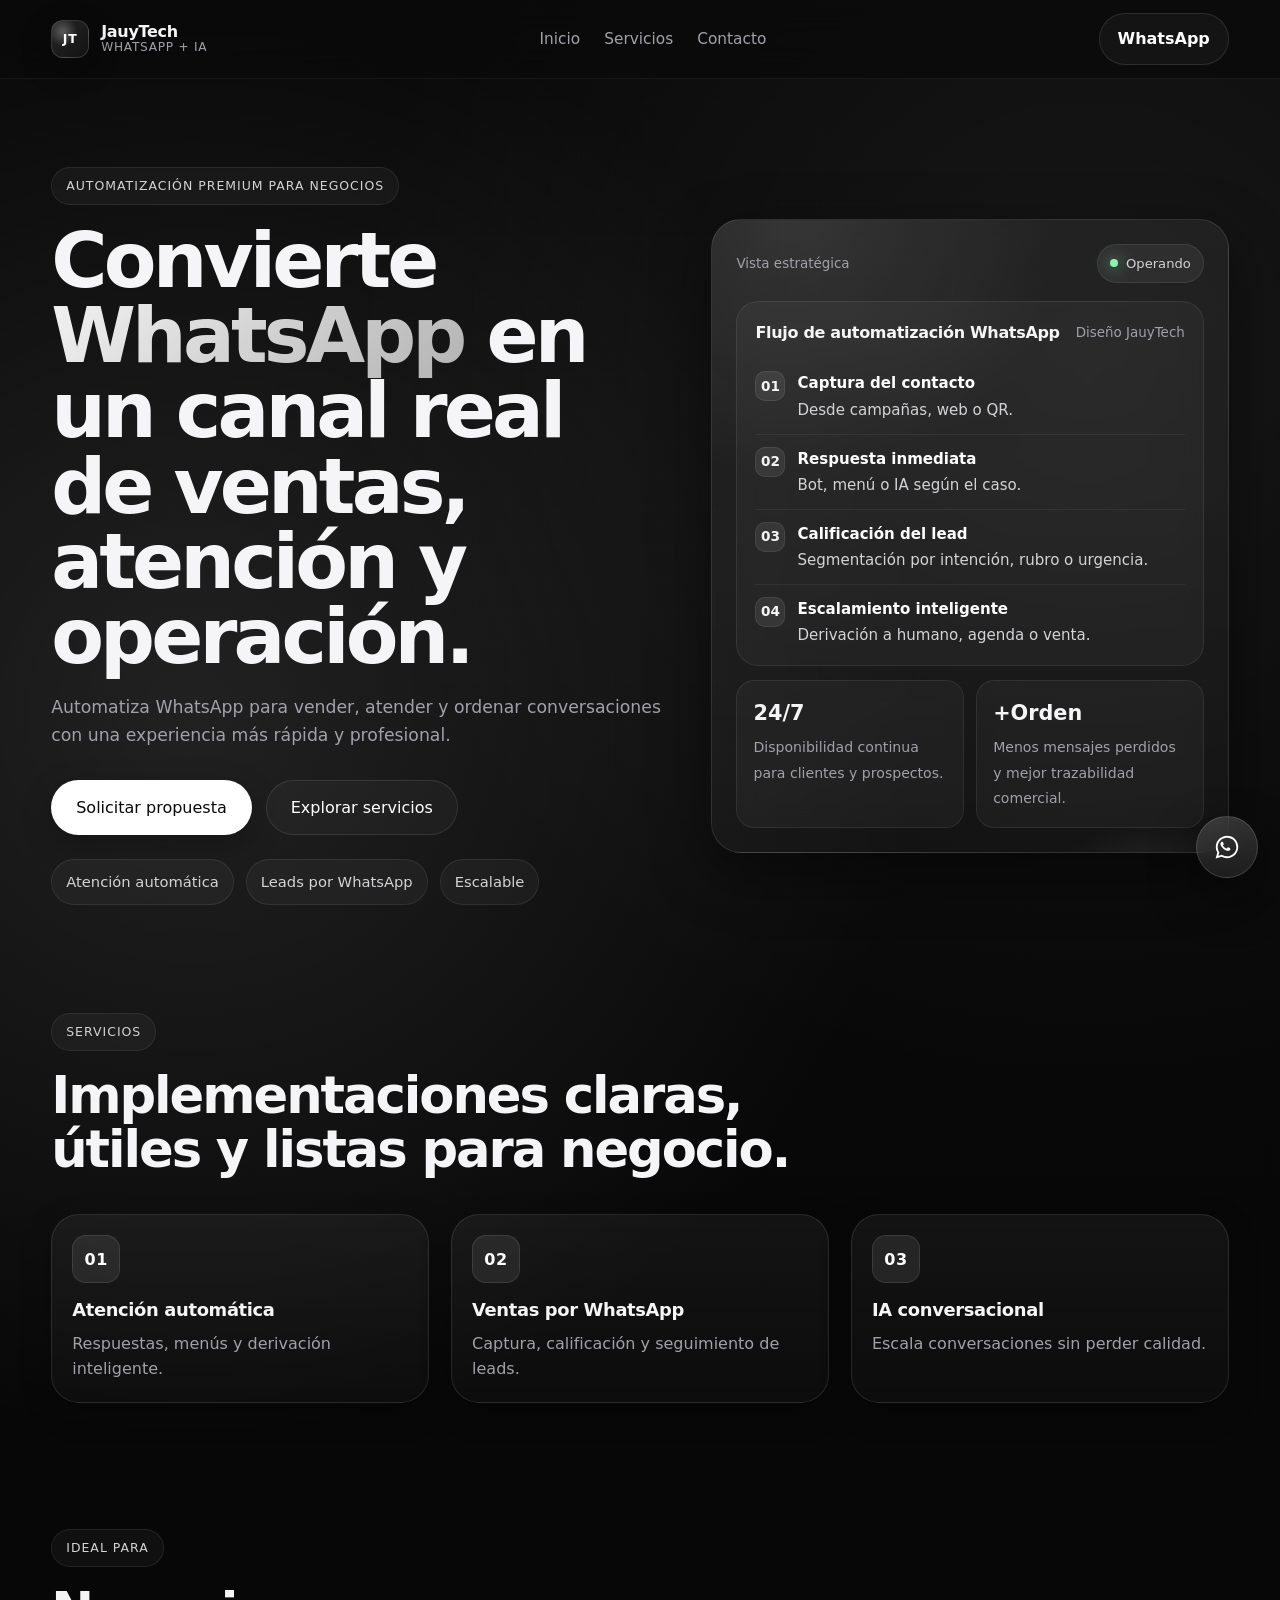
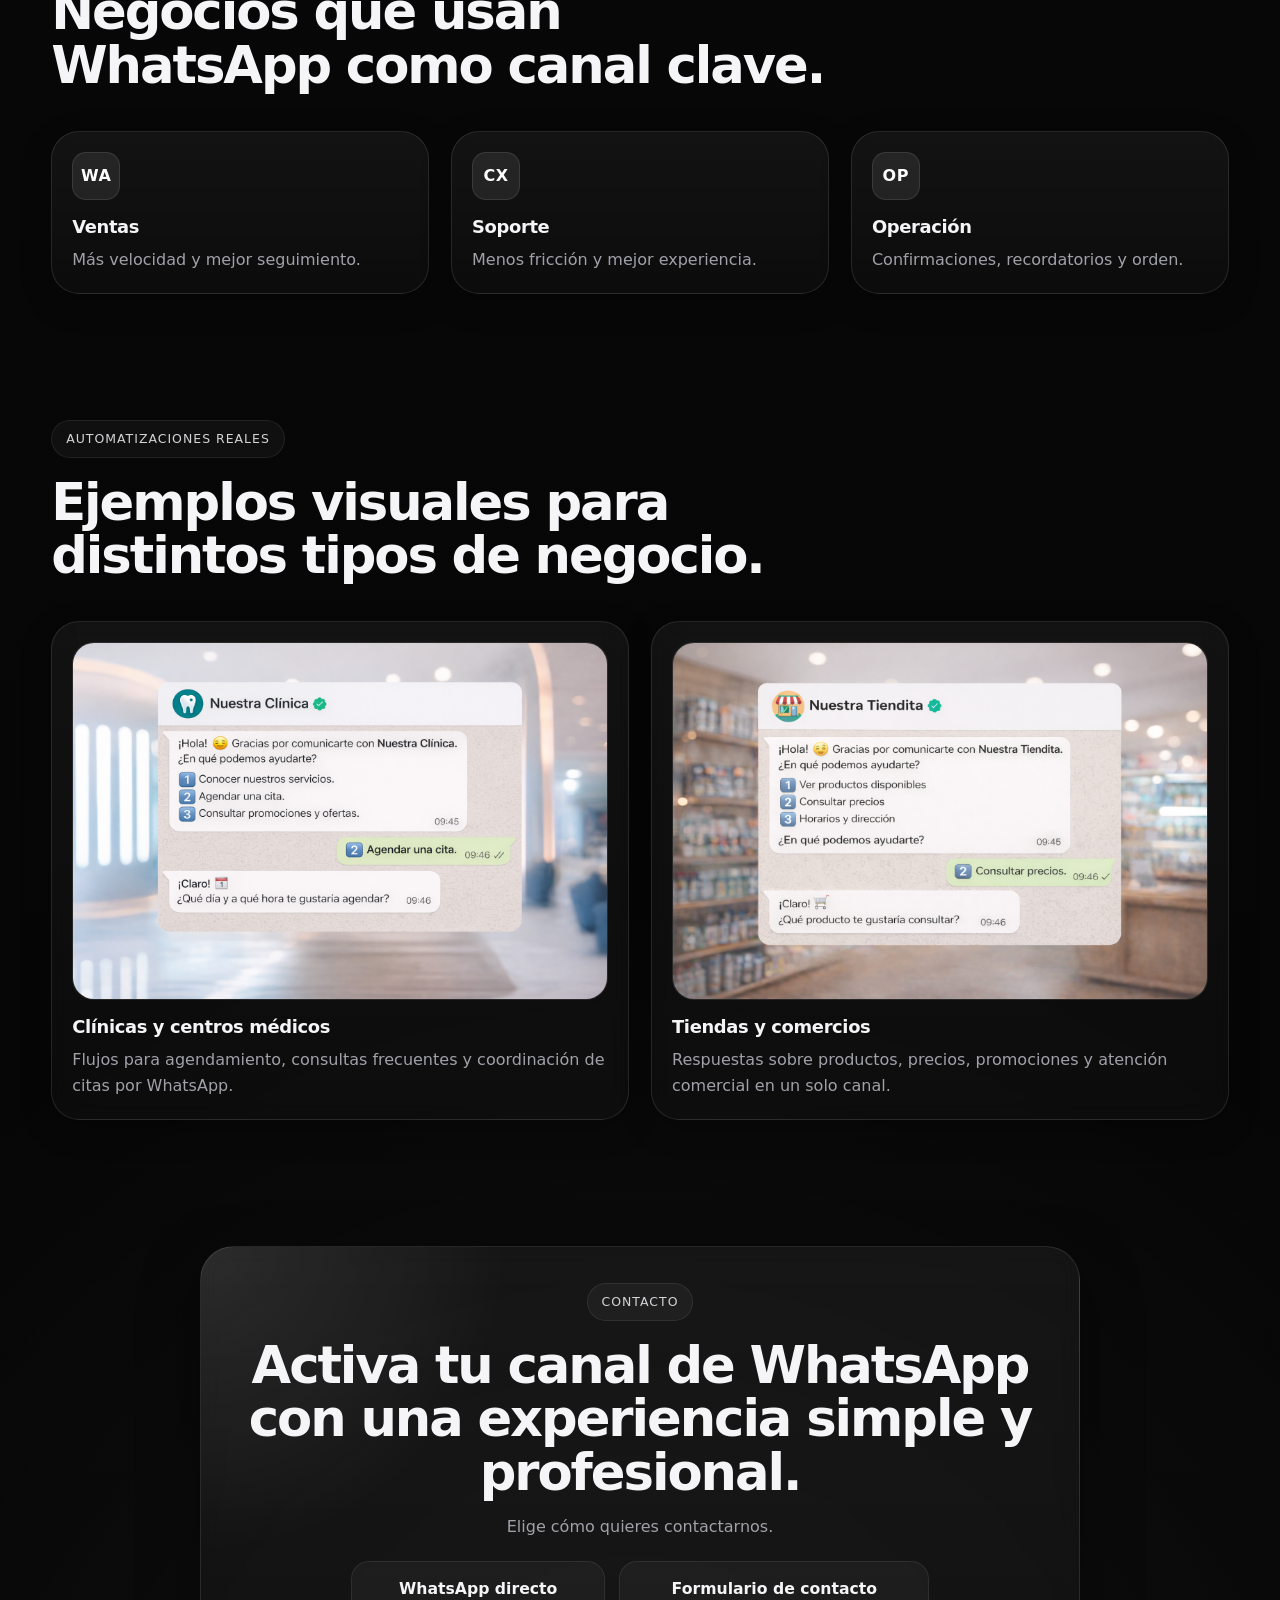
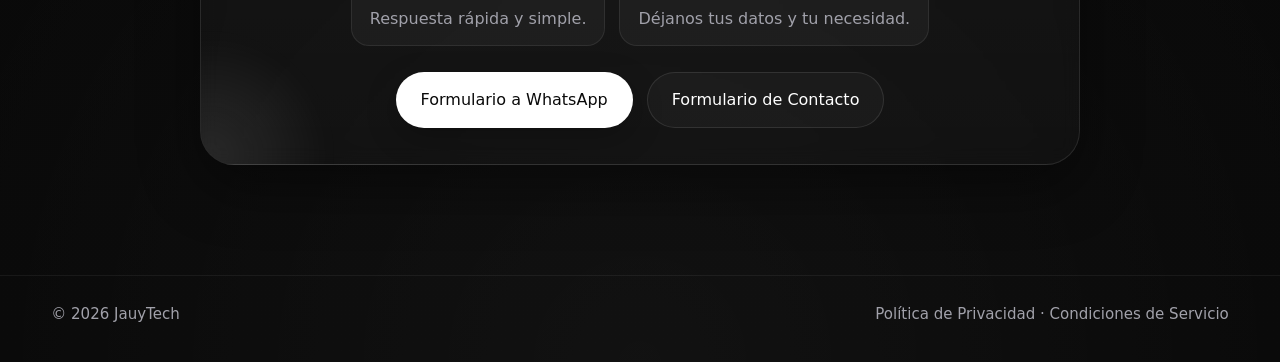
==== commit c9c44145: "Add files via upload" ====
--- a/index.html
+++ b/index.html
@@ -798,8 +798,6 @@
         <a href="index.html#inicio">Inicio</a>
         <a href="index.html#servicios">Servicios</a>
         <a href="index.html#contacto">Contacto</a>
-        <a href="privacy-policy.html">Privacidad</a>
-        <a href="terms-of-service.html">Términos</a>
       </nav>
 
       <a class="nav-cta" href="https://wa.me/56987383719?text=Hola%20JauyTech,%20quiero%20automatizar%20WhatsApp%20para%20mi%20negocio." target="_blank" rel="noopener noreferrer">WhatsApp</a>
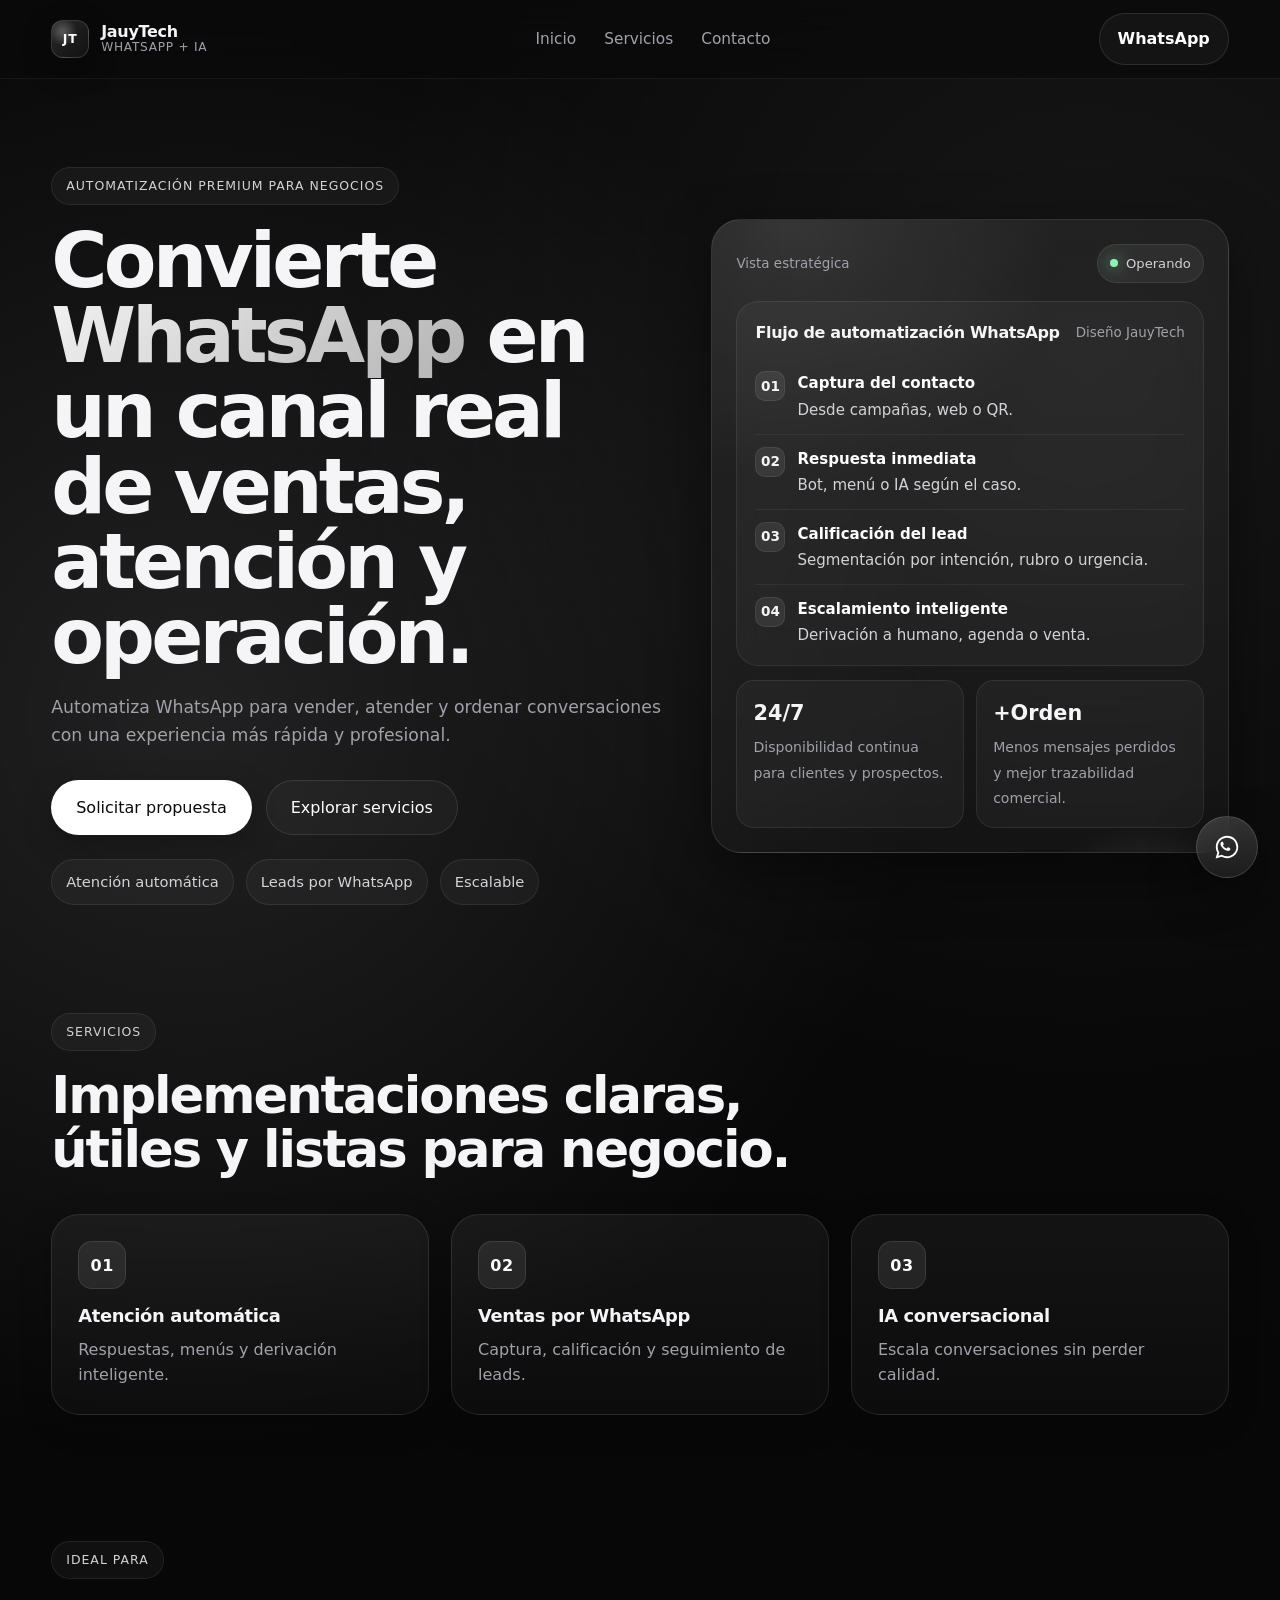
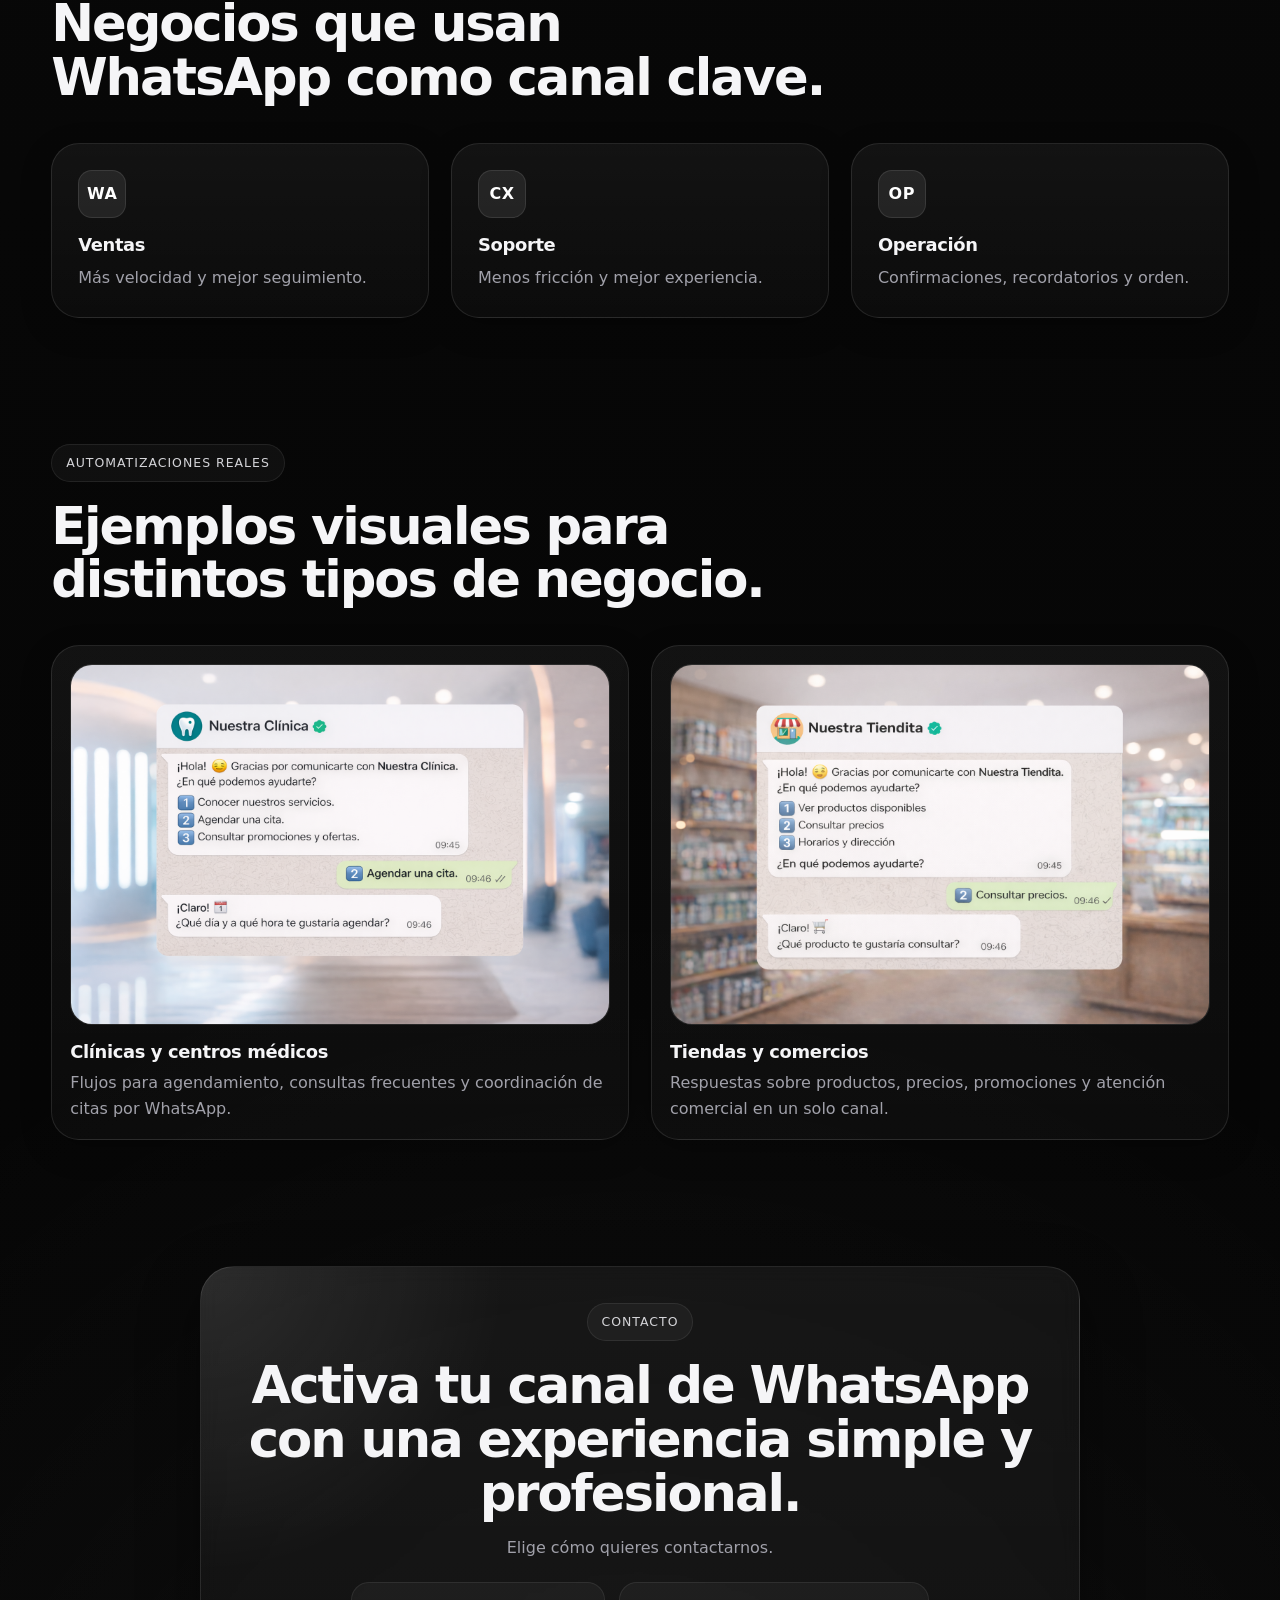
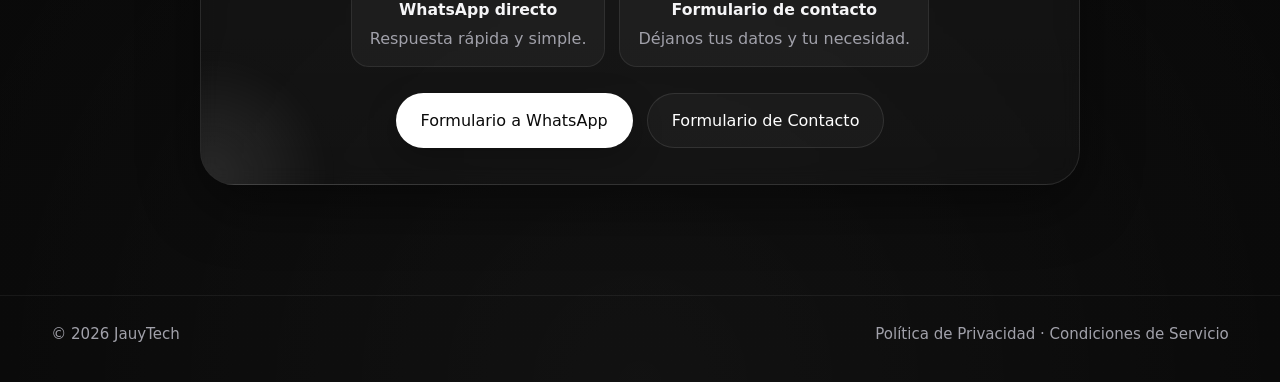
==== commit 27a03ee0: "Add files via upload" ====
--- a/index.html
+++ b/index.html
@@ -8,6 +8,9 @@
   <style>
     :root {
       --bg: #0a0a0a;
+      --bg-soft: #111111;
+      --bg-panel: rgba(255, 255, 255, 0.04);
+      --bg-panel-strong: rgba(255, 255, 255, 0.06);
       --border: rgba(255, 255, 255, 0.10);
       --border-strong: rgba(255, 255, 255, 0.16);
       --text: #f5f5f7;
@@ -17,13 +20,22 @@
       --shadow: 0 20px 60px rgba(0, 0, 0, 0.45);
       --shadow-soft: 0 10px 30px rgba(0, 0, 0, 0.25);
       --radius-xl: 28px;
+      --radius-lg: 20px;
+      --radius-md: 16px;
       --radius-pill: 999px;
       --container: 1180px;
       --accent: linear-gradient(135deg, rgba(255,255,255,0.95), rgba(255,255,255,0.68));
     }
 
-    * { margin: 0; padding: 0; box-sizing: border-box; }
-    html { scroll-behavior: smooth; }
+    * {
+      margin: 0;
+      padding: 0;
+      box-sizing: border-box;
+    }
+
+    html {
+      scroll-behavior: smooth;
+    }
 
     body {
       font-family: Inter, ui-sans-serif, system-ui, -apple-system, BlinkMacSystemFont, "Segoe UI", sans-serif;
@@ -52,8 +64,15 @@
       z-index: 0;
     }
 
-    a { text-decoration: none; color: inherit; }
-    img { max-width: 100%; display: block; }
+    a {
+      text-decoration: none;
+      color: inherit;
+    }
+
+    img {
+      max-width: 100%;
+      display: block;
+    }
 
     .container {
       width: min(92%, var(--container));
@@ -101,6 +120,15 @@
       overflow: hidden;
     }
 
+    .brand-mark::after {
+      content: "";
+      position: absolute;
+      inset: 0;
+      background: linear-gradient(135deg, transparent, rgba(255,255,255,0.14), transparent);
+      transform: translateX(-100%);
+      animation: shine 5s linear infinite;
+    }
+
     .brand-mark span {
       font-size: 0.78rem;
       font-weight: 800;
@@ -130,7 +158,7 @@
     .menu {
       display: flex;
       align-items: center;
-      gap: 24px;
+      gap: 28px;
     }
 
     .menu a {
@@ -160,7 +188,9 @@
       border-color: var(--border-strong);
     }
 
-    .hero { padding: 88px 0 72px; }
+    .hero {
+      padding: 88px 0 72px;
+    }
 
     .hero-grid {
       display: grid;
@@ -228,7 +258,9 @@
       font: inherit;
     }
 
-    .btn:hover { transform: translateY(-2px); }
+    .btn:hover {
+      transform: translateY(-2px);
+    }
 
     .btn-primary {
       background: var(--white);
@@ -236,7 +268,9 @@
       box-shadow: var(--shadow-soft);
     }
 
-    .btn-primary:hover { opacity: 0.95; }
+    .btn-primary:hover {
+      opacity: 0.95;
+    }
 
     .btn-secondary {
       background: rgba(255,255,255,0.03);
@@ -322,8 +356,7 @@
 
     .flow-card,
     .mini-card,
-    .contact-shell,
-    .showcase-card {
+    .contact-shell {
       backdrop-filter: blur(10px);
       -webkit-backdrop-filter: blur(10px);
     }
@@ -409,7 +442,9 @@
       font-size: 0.88rem;
     }
 
-    .section { padding: 36px 0 90px; }
+    .section {
+      padding: 36px 0 90px;
+    }
 
     .section-head {
       max-width: 780px;
@@ -428,28 +463,21 @@
     .contact-copy p,
     .contact-meta p,
     .service-card p,
-    .use-card p,
-    .showcase-card p {
+    .use-card p {
       color: var(--muted);
     }
 
     .services-grid,
-    .use-grid,
-    .showcase-grid {
+    .use-grid {
       display: grid;
       grid-template-columns: repeat(3, 1fr);
       gap: 22px;
     }
 
-    .showcase-grid {
-      grid-template-columns: repeat(2, 1fr);
-    }
-
     .service-card,
-    .use-card,
-    .showcase-card {
+    .use-card {
       position: relative;
-      padding: 20px;
+      padding: 26px;
       border-radius: var(--radius-xl);
       border: 1px solid rgba(255,255,255,0.10);
       background: linear-gradient(180deg, rgba(255,255,255,0.05), rgba(255,255,255,0.025));
@@ -459,11 +487,26 @@
     }
 
     .service-card:hover,
-    .use-card:hover,
-    .showcase-card:hover {
+    .use-card:hover {
       transform: translateY(-6px);
       border-color: rgba(255,255,255,0.18);
       background: linear-gradient(180deg, rgba(255,255,255,0.07), rgba(255,255,255,0.03));
+    }
+
+    .service-card::after,
+    .use-card::after {
+      content: "";
+      position: absolute;
+      inset: 0;
+      background: linear-gradient(135deg, rgba(255,255,255,0.08), transparent 25%, transparent 75%, rgba(255,255,255,0.04));
+      opacity: 0;
+      transition: opacity 0.28s ease;
+      pointer-events: none;
+    }
+
+    .service-card:hover::after,
+    .use-card:hover::after {
+      opacity: 1;
     }
 
     .service-num,
@@ -482,12 +525,35 @@
     }
 
     .service-card h3,
-    .use-card h3,
-    .showcase-card h3 {
+    .use-card h3 {
       font-size: 1.12rem;
       line-height: 1.2;
       letter-spacing: -0.02em;
       margin-bottom: 10px;
+    }
+
+
+    .showcase-grid {
+      display: grid;
+      grid-template-columns: repeat(2, 1fr);
+      gap: 22px;
+    }
+
+    .showcase-card {
+      position: relative;
+      padding: 18px;
+      border-radius: var(--radius-xl);
+      border: 1px solid rgba(255,255,255,0.10);
+      background: linear-gradient(180deg, rgba(255,255,255,0.05), rgba(255,255,255,0.025));
+      box-shadow: var(--shadow-soft);
+      overflow: hidden;
+      transition: transform 0.28s ease, border-color 0.28s ease, background 0.28s ease;
+    }
+
+    .showcase-card:hover {
+      transform: translateY(-6px);
+      border-color: rgba(255,255,255,0.18);
+      background: linear-gradient(180deg, rgba(255,255,255,0.07), rgba(255,255,255,0.03));
     }
 
     .showcase-media {
@@ -504,7 +570,20 @@
       display: block;
     }
 
-    .contact-section { padding-bottom: 110px; }
+    .showcase-card h3 {
+      font-size: 1.12rem;
+      line-height: 1.2;
+      letter-spacing: -0.02em;
+      margin-bottom: 8px;
+    }
+
+    .showcase-card p {
+      color: var(--muted);
+    }
+
+    .contact-section {
+      padding-bottom: 110px;
+    }
 
     .contact-shell {
       max-width: 880px;
@@ -519,6 +598,8 @@
       position: relative;
       overflow: hidden;
       text-align: center;
+      backdrop-filter: blur(10px);
+      -webkit-backdrop-filter: blur(10px);
     }
 
     .contact-shell::before {
@@ -583,7 +664,9 @@
       z-index: 1200;
     }
 
-    .modal-overlay.show { display: flex; }
+    .modal-overlay.show {
+      display: flex;
+    }
 
     .modal-card {
       width: min(100%, 520px);
@@ -656,22 +739,16 @@
       transform: translateY(-1px);
     }
 
-    .form-note {
+    .form-note,
+    .success-message {
       font-size: 0.86rem;
       color: var(--muted);
     }
 
     .success-message {
       display: none;
-      margin-top: 8px;
+      margin-top: 4px;
       color: var(--white);
-      font-size: 1rem;
-      font-weight: 700;
-      text-align: center;
-      padding: 14px 16px;
-      border-radius: 16px;
-      background: rgba(255,255,255,0.08);
-      border: 1px solid rgba(255,255,255,0.12);
     }
 
     .success-message.show {
@@ -742,6 +819,11 @@
       50% { transform: translateY(-6px); }
     }
 
+    @keyframes shine {
+      0% { transform: translateX(-130%); }
+      35%, 100% { transform: translateX(130%); }
+    }
+
     @media (max-width: 1080px) {
       .hero-grid,
       .services-grid,
@@ -751,23 +833,34 @@
     }
 
     @media (max-width: 760px) {
-      .menu { display: none; }
-
-      .hero { padding-top: 72px; }
-
-      .mini-grid,
-      .showcase-grid {
+      .menu {
+        display: none;
+      }
+
+      .hero {
+        padding-top: 72px;
+      }
+
+      .mini-grid {
         grid-template-columns: 1fr;
       }
 
-      .hero h1 { font-size: 2.65rem; }
+      .hero h1 {
+        font-size: 2.65rem;
+      }
 
       .btn,
-      .nav-cta { width: 100%; }
-
-      .contact-shell { padding: 24px; }
-
-      .modal-card { padding: 20px; }
+      .nav-cta {
+        width: 100%;
+      }
+
+      .contact-shell {
+        padding: 24px;
+      }
+
+      .modal-card {
+        padding: 20px;
+      }
 
       .footer-content {
         flex-direction: column;
@@ -782,11 +875,21 @@
       }
     }
   </style>
+<!-- Google tag (gtag.js) -->
+<script async src="https://www.googletagmanager.com/gtag/js?id=G-R95TD3Y62Q"></script>
+<script>
+  window.dataLayer = window.dataLayer || [];
+  function gtag(){dataLayer.push(arguments);}
+  gtag('js', new Date());
+
+  gtag('config', 'G-R95TD3Y62Q');
+</script>
+
 </head>
 <body>
   <header class="header">
     <div class="container nav">
-      <a class="brand" href="index.html#inicio" aria-label="JauyTech">
+      <a class="brand" href="#inicio" aria-label="JauyTech">
         <span class="brand-mark"><span>JT</span></span>
         <span class="brand-text">
           <strong>JauyTech</strong>
@@ -795,9 +898,9 @@
       </a>
 
       <nav class="menu">
-        <a href="index.html#inicio">Inicio</a>
-        <a href="index.html#servicios">Servicios</a>
-        <a href="index.html#contacto">Contacto</a>
+        <a href="#inicio">Inicio</a>
+        <a href="#servicios">Servicios</a>
+        <a href="#contacto">Contacto</a>
       </nav>
 
       <a class="nav-cta" href="https://wa.me/56987383719?text=Hola%20JauyTech,%20quiero%20automatizar%20WhatsApp%20para%20mi%20negocio." target="_blank" rel="noopener noreferrer">WhatsApp</a>
@@ -928,6 +1031,7 @@
       </div>
     </section>
 
+
     <section class="section" id="ejemplos">
       <div class="container">
         <div class="section-head fade-up">
@@ -1000,22 +1104,20 @@
       <div class="modal-overlay" id="emailModal" aria-hidden="true">
         <div class="modal-card">
           <button class="modal-close" type="button" data-close-modal aria-label="Cerrar">×</button>
-          <div id="emailFormWrap">
-            <h3>Formulario de Contacto</h3>
-            <p>Déjanos tus datos y tu mensaje.</p>
-            <form id="emailForm" action="https://formsubmit.co/ajax/urrutia.julio@icloud.com" method="POST">
-              <input class="field" type="text" name="nombre" placeholder="Tu nombre" required />
-              <input class="field" type="text" name="empresa" placeholder="Empresa o negocio" required />
-              <input class="field" type="email" name="email" placeholder="Tu correo" required />
-              <textarea name="mensaje" placeholder="Cuéntame qué necesitas automatizar en WhatsApp" required></textarea>
-              <input type="hidden" name="_subject" value="Nuevo lead desde JauyTech" />
-              <input type="hidden" name="_captcha" value="false" />
-              <input type="hidden" name="_template" value="table" />
-              <button class="btn btn-primary" type="submit">Enviar información</button>
-              <p class="form-note">Debes activar el formulario la primera vez.</p>
-            </form>
-          </div>
-          <p id="formSuccess" class="success-message">Información enviada</p>
+          <h3>Formulario de Contacto</h3>
+          <p>Déjanos tus datos y tu mensaje.</p>
+          <form id="emailForm" action="https://formsubmit.co/ajax/urrutia.julio@icloud.com" method="POST">
+            <input class="field" type="text" name="nombre" placeholder="Tu nombre" required />
+            <input class="field" type="text" name="empresa" placeholder="Empresa o negocio" required />
+            <input class="field" type="email" name="email" placeholder="Tu correo" required />
+            <textarea name="mensaje" placeholder="Cuéntame qué necesitas automatizar en WhatsApp" required></textarea>
+            <input type="hidden" name="_subject" value="Nuevo lead desde JauyTech" />
+            <input type="hidden" name="_captcha" value="false" />
+            <input type="hidden" name="_template" value="table" />
+            <button class="btn btn-primary" type="submit">Enviar información</button>
+            <p class="form-note">Debes activar el formulario la primera vez.</p>
+            <p id="formSuccess" class="success-message">Información enviada</p>
+          </form>
         </div>
       </div>
     </section>
@@ -1041,7 +1143,9 @@
   <script>
     const observer = new IntersectionObserver((entries) => {
       entries.forEach((entry) => {
-        if (entry.isIntersecting) entry.target.classList.add('show');
+        if (entry.isIntersecting) {
+          entry.target.classList.add('show');
+        }
       });
     }, { threshold: 0.12 });
 
@@ -1115,7 +1219,6 @@
     });
 
     const emailForm = document.getElementById('emailForm');
-    const emailFormWrap = document.getElementById('emailFormWrap');
     const formSuccess = document.getElementById('formSuccess');
 
     emailForm.addEventListener('submit', async function (e) {
@@ -1126,19 +1229,14 @@
         const response = await fetch(emailForm.action, {
           method: 'POST',
           body: new FormData(emailForm),
-          headers: { Accept: 'application/json' }
+          headers: {
+            Accept: 'application/json'
+          }
         });
 
         if (response.ok) {
           emailForm.reset();
-          emailFormWrap.style.display = 'none';
           formSuccess.classList.add('show');
-
-          setTimeout(() => {
-            formSuccess.classList.remove('show');
-            emailFormWrap.style.display = 'block';
-            closeModal(document.getElementById('emailModal'));
-          }, 2200);
         }
       } catch (error) {
         console.error(error);
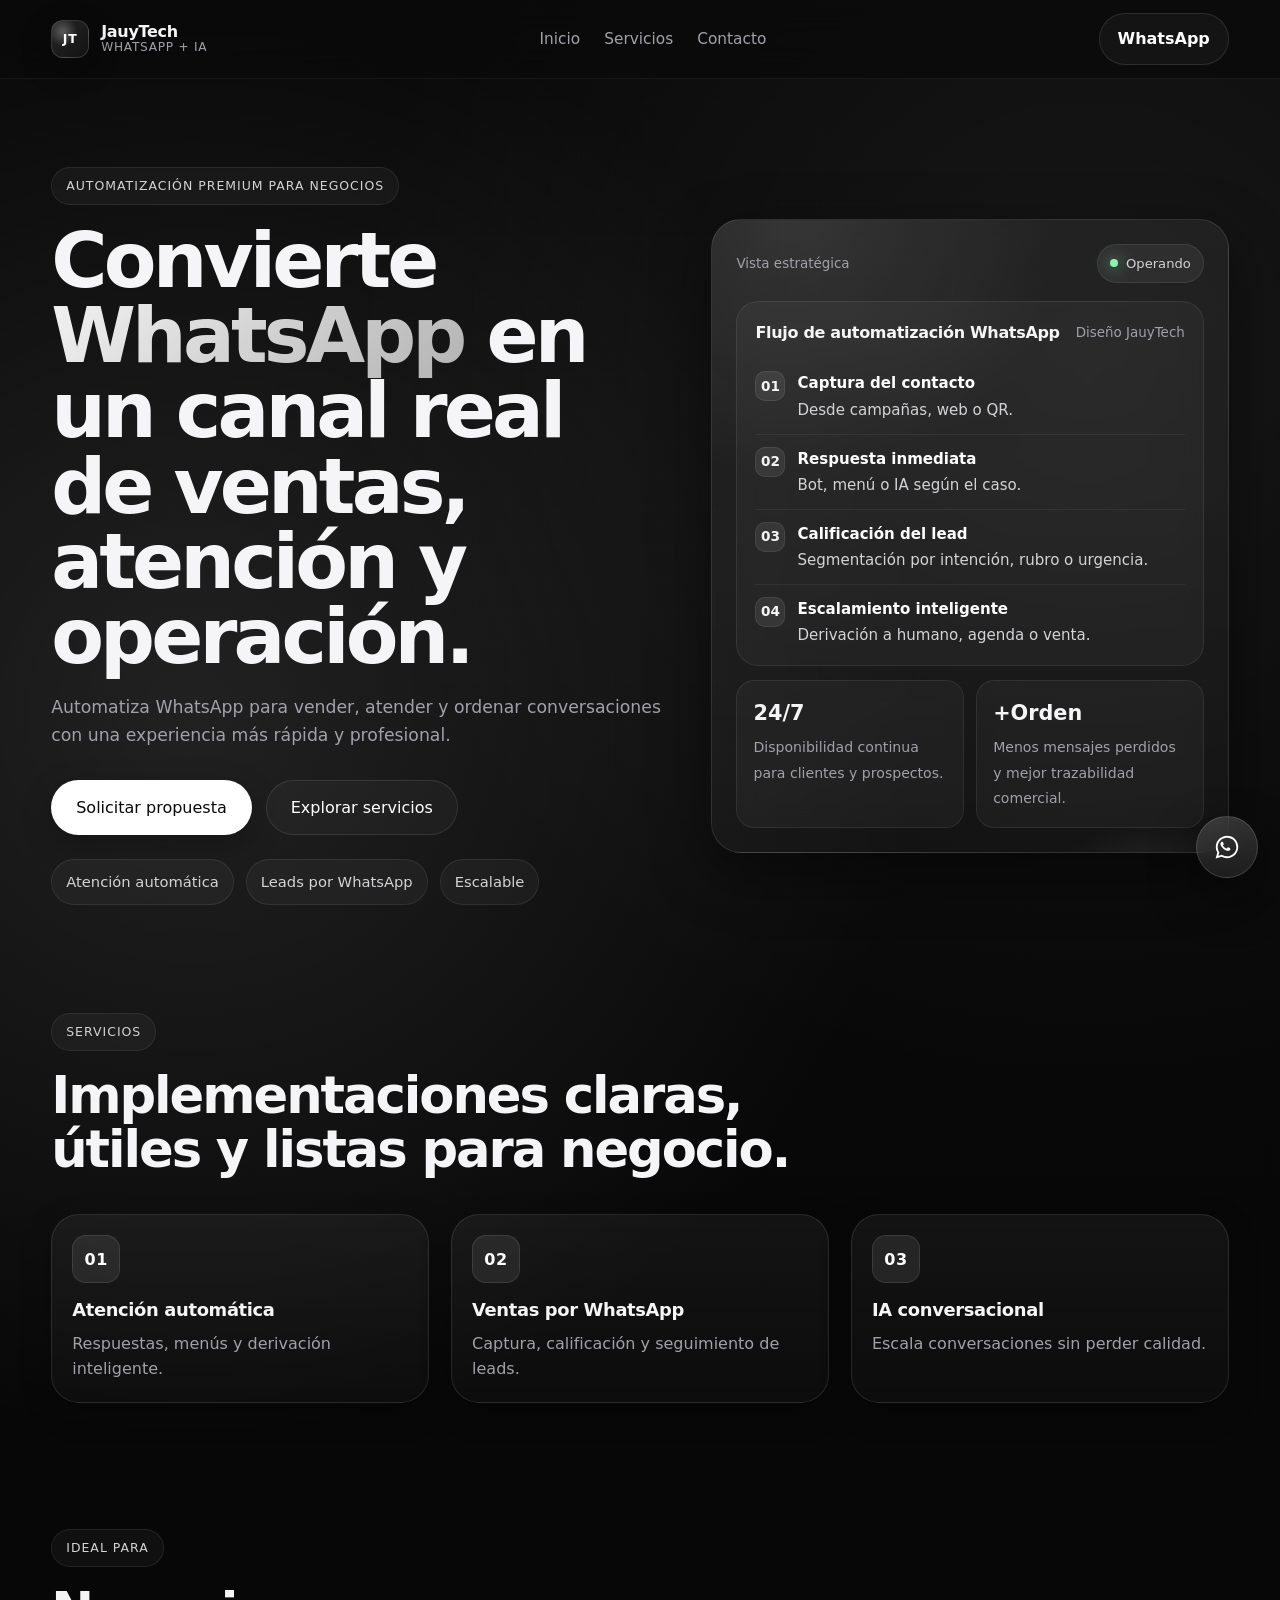
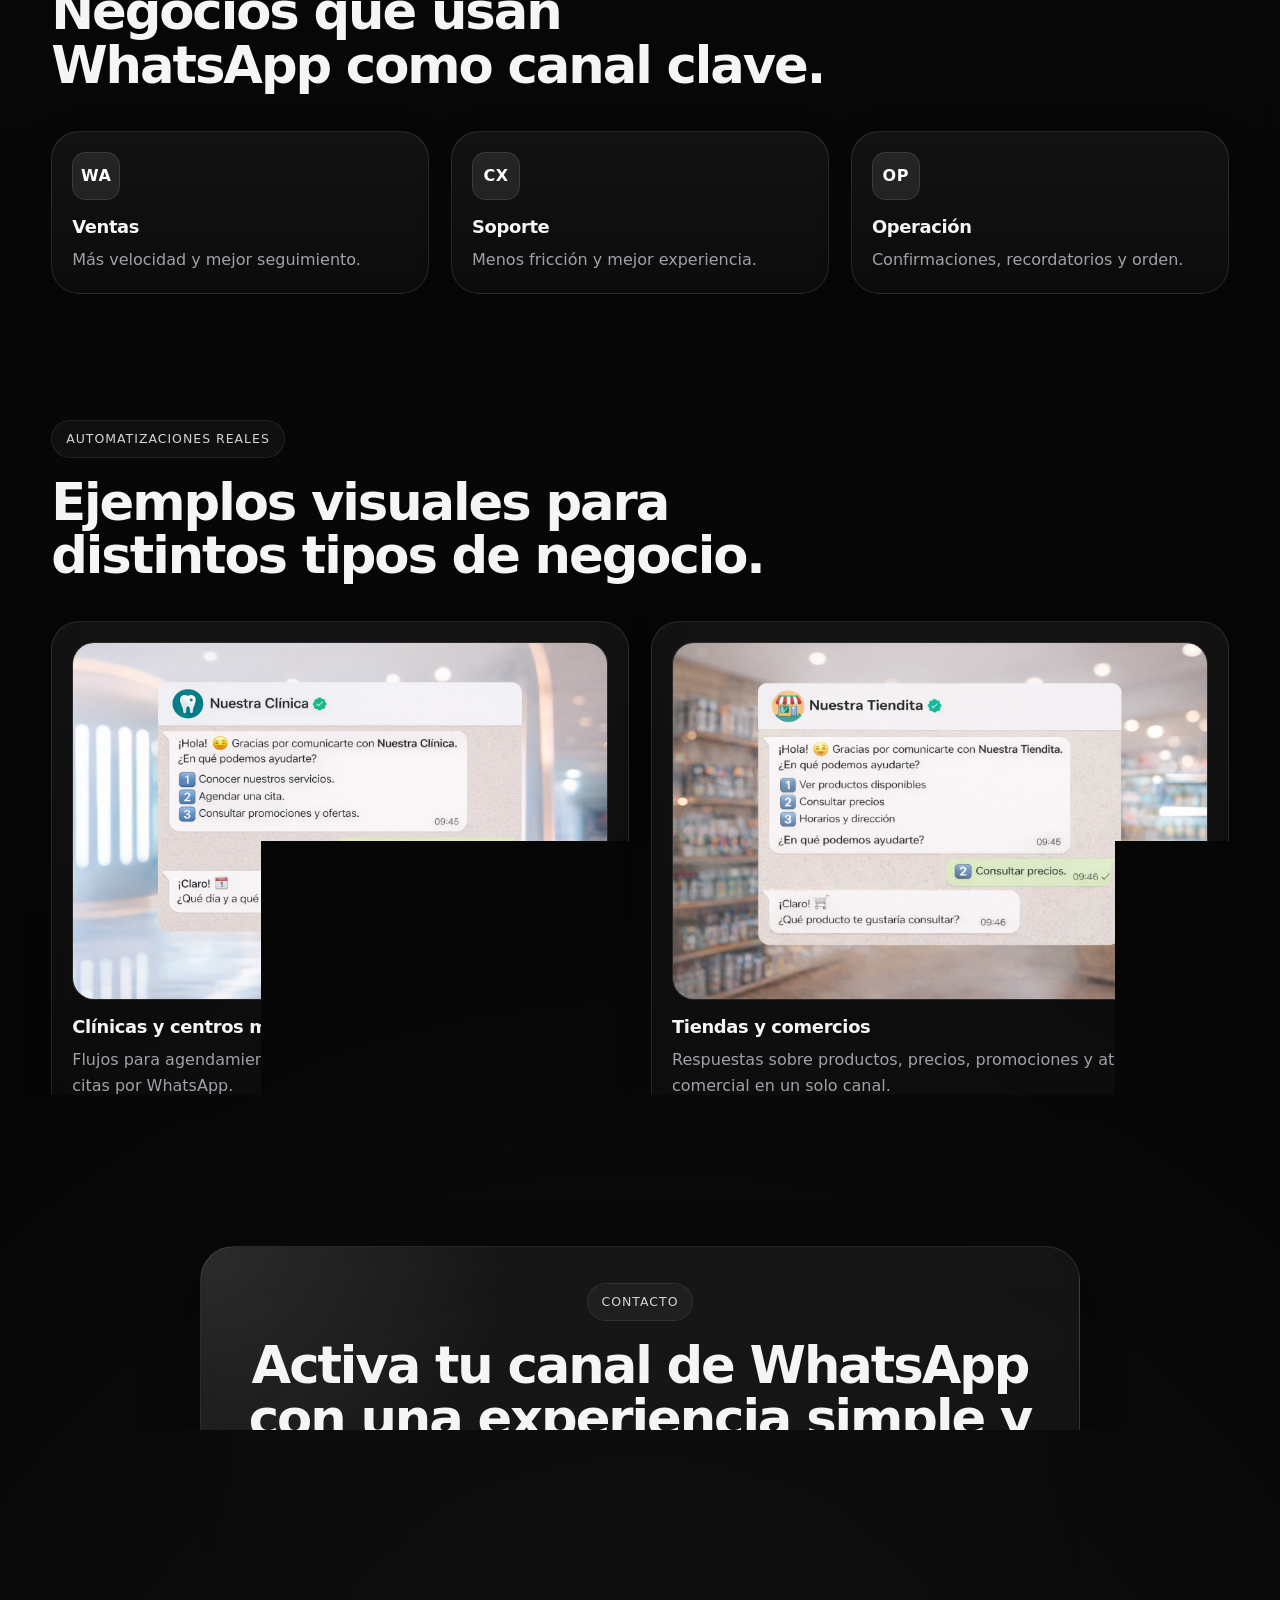
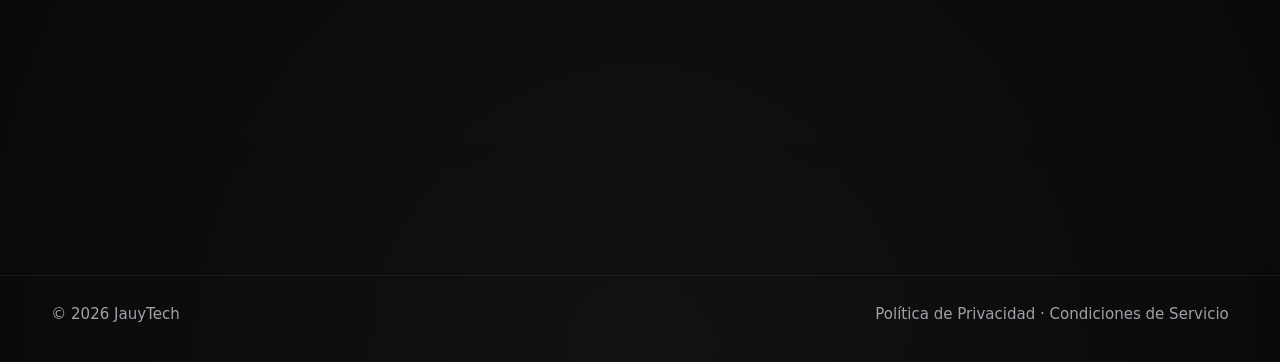
==== commit 216b1008: "Add files via upload" ====
--- a/index.html
+++ b/index.html
@@ -8,9 +8,6 @@
   <style>
     :root {
       --bg: #0a0a0a;
-      --bg-soft: #111111;
-      --bg-panel: rgba(255, 255, 255, 0.04);
-      --bg-panel-strong: rgba(255, 255, 255, 0.06);
       --border: rgba(255, 255, 255, 0.10);
       --border-strong: rgba(255, 255, 255, 0.16);
       --text: #f5f5f7;
@@ -20,22 +17,13 @@
       --shadow: 0 20px 60px rgba(0, 0, 0, 0.45);
       --shadow-soft: 0 10px 30px rgba(0, 0, 0, 0.25);
       --radius-xl: 28px;
-      --radius-lg: 20px;
-      --radius-md: 16px;
       --radius-pill: 999px;
       --container: 1180px;
       --accent: linear-gradient(135deg, rgba(255,255,255,0.95), rgba(255,255,255,0.68));
     }
 
-    * {
-      margin: 0;
-      padding: 0;
-      box-sizing: border-box;
-    }
-
-    html {
-      scroll-behavior: smooth;
-    }
+    * { margin: 0; padding: 0; box-sizing: border-box; }
+    html { scroll-behavior: smooth; }
 
     body {
       font-family: Inter, ui-sans-serif, system-ui, -apple-system, BlinkMacSystemFont, "Segoe UI", sans-serif;
@@ -64,15 +52,8 @@
       z-index: 0;
     }
 
-    a {
-      text-decoration: none;
-      color: inherit;
-    }
-
-    img {
-      max-width: 100%;
-      display: block;
-    }
+    a { text-decoration: none; color: inherit; }
+    img { max-width: 100%; display: block; }
 
     .container {
       width: min(92%, var(--container));
@@ -120,15 +101,6 @@
       overflow: hidden;
     }
 
-    .brand-mark::after {
-      content: "";
-      position: absolute;
-      inset: 0;
-      background: linear-gradient(135deg, transparent, rgba(255,255,255,0.14), transparent);
-      transform: translateX(-100%);
-      animation: shine 5s linear infinite;
-    }
-
     .brand-mark span {
       font-size: 0.78rem;
       font-weight: 800;
@@ -158,7 +130,7 @@
     .menu {
       display: flex;
       align-items: center;
-      gap: 28px;
+      gap: 24px;
     }
 
     .menu a {
@@ -188,9 +160,7 @@
       border-color: var(--border-strong);
     }
 
-    .hero {
-      padding: 88px 0 72px;
-    }
+    .hero { padding: 88px 0 72px; }
 
     .hero-grid {
       display: grid;
@@ -258,9 +228,7 @@
       font: inherit;
     }
 
-    .btn:hover {
-      transform: translateY(-2px);
-    }
+    .btn:hover { transform: translateY(-2px); }
 
     .btn-primary {
       background: var(--white);
@@ -268,9 +236,7 @@
       box-shadow: var(--shadow-soft);
     }
 
-    .btn-primary:hover {
-      opacity: 0.95;
-    }
+    .btn-primary:hover { opacity: 0.95; }
 
     .btn-secondary {
       background: rgba(255,255,255,0.03);
@@ -356,7 +322,8 @@
 
     .flow-card,
     .mini-card,
-    .contact-shell {
+    .contact-shell,
+    .showcase-card {
       backdrop-filter: blur(10px);
       -webkit-backdrop-filter: blur(10px);
     }
@@ -442,9 +409,7 @@
       font-size: 0.88rem;
     }
 
-    .section {
-      padding: 36px 0 90px;
-    }
+    .section { padding: 36px 0 90px; }
 
     .section-head {
       max-width: 780px;
@@ -463,21 +428,28 @@
     .contact-copy p,
     .contact-meta p,
     .service-card p,
-    .use-card p {
+    .use-card p,
+    .showcase-card p {
       color: var(--muted);
     }
 
     .services-grid,
-    .use-grid {
+    .use-grid,
+    .showcase-grid {
       display: grid;
       grid-template-columns: repeat(3, 1fr);
       gap: 22px;
     }
 
+    .showcase-grid {
+      grid-template-columns: repeat(2, 1fr);
+    }
+
     .service-card,
-    .use-card {
+    .use-card,
+    .showcase-card {
       position: relative;
-      padding: 26px;
+      padding: 20px;
       border-radius: var(--radius-xl);
       border: 1px solid rgba(255,255,255,0.10);
       background: linear-gradient(180deg, rgba(255,255,255,0.05), rgba(255,255,255,0.025));
@@ -487,26 +459,11 @@
     }
 
     .service-card:hover,
-    .use-card:hover {
+    .use-card:hover,
+    .showcase-card:hover {
       transform: translateY(-6px);
       border-color: rgba(255,255,255,0.18);
       background: linear-gradient(180deg, rgba(255,255,255,0.07), rgba(255,255,255,0.03));
-    }
-
-    .service-card::after,
-    .use-card::after {
-      content: "";
-      position: absolute;
-      inset: 0;
-      background: linear-gradient(135deg, rgba(255,255,255,0.08), transparent 25%, transparent 75%, rgba(255,255,255,0.04));
-      opacity: 0;
-      transition: opacity 0.28s ease;
-      pointer-events: none;
-    }
-
-    .service-card:hover::after,
-    .use-card:hover::after {
-      opacity: 1;
     }
 
     .service-num,
@@ -525,35 +482,12 @@
     }
 
     .service-card h3,
-    .use-card h3 {
+    .use-card h3,
+    .showcase-card h3 {
       font-size: 1.12rem;
       line-height: 1.2;
       letter-spacing: -0.02em;
       margin-bottom: 10px;
-    }
-
-
-    .showcase-grid {
-      display: grid;
-      grid-template-columns: repeat(2, 1fr);
-      gap: 22px;
-    }
-
-    .showcase-card {
-      position: relative;
-      padding: 18px;
-      border-radius: var(--radius-xl);
-      border: 1px solid rgba(255,255,255,0.10);
-      background: linear-gradient(180deg, rgba(255,255,255,0.05), rgba(255,255,255,0.025));
-      box-shadow: var(--shadow-soft);
-      overflow: hidden;
-      transition: transform 0.28s ease, border-color 0.28s ease, background 0.28s ease;
-    }
-
-    .showcase-card:hover {
-      transform: translateY(-6px);
-      border-color: rgba(255,255,255,0.18);
-      background: linear-gradient(180deg, rgba(255,255,255,0.07), rgba(255,255,255,0.03));
     }
 
     .showcase-media {
@@ -570,20 +504,7 @@
       display: block;
     }
 
-    .showcase-card h3 {
-      font-size: 1.12rem;
-      line-height: 1.2;
-      letter-spacing: -0.02em;
-      margin-bottom: 8px;
-    }
-
-    .showcase-card p {
-      color: var(--muted);
-    }
-
-    .contact-section {
-      padding-bottom: 110px;
-    }
+    .contact-section { padding-bottom: 110px; }
 
     .contact-shell {
       max-width: 880px;
@@ -598,8 +519,6 @@
       position: relative;
       overflow: hidden;
       text-align: center;
-      backdrop-filter: blur(10px);
-      -webkit-backdrop-filter: blur(10px);
     }
 
     .contact-shell::before {
@@ -664,9 +583,7 @@
       z-index: 1200;
     }
 
-    .modal-overlay.show {
-      display: flex;
-    }
+    .modal-overlay.show { display: flex; }
 
     .modal-card {
       width: min(100%, 520px);
@@ -739,16 +656,22 @@
       transform: translateY(-1px);
     }
 
-    .form-note,
-    .success-message {
+    .form-note {
       font-size: 0.86rem;
       color: var(--muted);
     }
 
     .success-message {
       display: none;
-      margin-top: 4px;
+      margin-top: 8px;
       color: var(--white);
+      font-size: 1rem;
+      font-weight: 700;
+      text-align: center;
+      padding: 14px 16px;
+      border-radius: 16px;
+      background: rgba(255,255,255,0.08);
+      border: 1px solid rgba(255,255,255,0.12);
     }
 
     .success-message.show {
@@ -819,11 +742,6 @@
       50% { transform: translateY(-6px); }
     }
 
-    @keyframes shine {
-      0% { transform: translateX(-130%); }
-      35%, 100% { transform: translateX(130%); }
-    }
-
     @media (max-width: 1080px) {
       .hero-grid,
       .services-grid,
@@ -833,34 +751,23 @@
     }
 
     @media (max-width: 760px) {
-      .menu {
-        display: none;
-      }
-
-      .hero {
-        padding-top: 72px;
-      }
-
-      .mini-grid {
+      .menu { display: none; }
+
+      .hero { padding-top: 72px; }
+
+      .mini-grid,
+      .showcase-grid {
         grid-template-columns: 1fr;
       }
 
-      .hero h1 {
-        font-size: 2.65rem;
-      }
+      .hero h1 { font-size: 2.65rem; }
 
       .btn,
-      .nav-cta {
-        width: 100%;
-      }
-
-      .contact-shell {
-        padding: 24px;
-      }
-
-      .modal-card {
-        padding: 20px;
-      }
+      .nav-cta { width: 100%; }
+
+      .contact-shell { padding: 24px; }
+
+      .modal-card { padding: 20px; }
 
       .footer-content {
         flex-direction: column;
@@ -875,21 +782,11 @@
       }
     }
   </style>
-<!-- Google tag (gtag.js) -->
-<script async src="https://www.googletagmanager.com/gtag/js?id=G-R95TD3Y62Q"></script>
-<script>
-  window.dataLayer = window.dataLayer || [];
-  function gtag(){dataLayer.push(arguments);}
-  gtag('js', new Date());
-
-  gtag('config', 'G-R95TD3Y62Q');
-</script>
-
 </head>
 <body>
   <header class="header">
     <div class="container nav">
-      <a class="brand" href="#inicio" aria-label="JauyTech">
+      <a class="brand" href="index.html#inicio" aria-label="JauyTech">
         <span class="brand-mark"><span>JT</span></span>
         <span class="brand-text">
           <strong>JauyTech</strong>
@@ -898,9 +795,9 @@
       </a>
 
       <nav class="menu">
-        <a href="#inicio">Inicio</a>
-        <a href="#servicios">Servicios</a>
-        <a href="#contacto">Contacto</a>
+        <a href="index.html#inicio">Inicio</a>
+        <a href="index.html#servicios">Servicios</a>
+        <a href="index.html#contacto">Contacto</a>
       </nav>
 
       <a class="nav-cta" href="https://wa.me/56987383719?text=Hola%20JauyTech,%20quiero%20automatizar%20WhatsApp%20para%20mi%20negocio." target="_blank" rel="noopener noreferrer">WhatsApp</a>
@@ -1031,7 +928,6 @@
       </div>
     </section>
 
-
     <section class="section" id="ejemplos">
       <div class="container">
         <div class="section-head fade-up">
@@ -1104,20 +1000,22 @@
       <div class="modal-overlay" id="emailModal" aria-hidden="true">
         <div class="modal-card">
           <button class="modal-close" type="button" data-close-modal aria-label="Cerrar">×</button>
-          <h3>Formulario de Contacto</h3>
-          <p>Déjanos tus datos y tu mensaje.</p>
-          <form id="emailForm" action="https://formsubmit.co/ajax/urrutia.julio@icloud.com" method="POST">
-            <input class="field" type="text" name="nombre" placeholder="Tu nombre" required />
-            <input class="field" type="text" name="empresa" placeholder="Empresa o negocio" required />
-            <input class="field" type="email" name="email" placeholder="Tu correo" required />
-            <textarea name="mensaje" placeholder="Cuéntame qué necesitas automatizar en WhatsApp" required></textarea>
-            <input type="hidden" name="_subject" value="Nuevo lead desde JauyTech" />
-            <input type="hidden" name="_captcha" value="false" />
-            <input type="hidden" name="_template" value="table" />
-            <button class="btn btn-primary" type="submit">Enviar información</button>
-            <p class="form-note">Debes activar el formulario la primera vez.</p>
-            <p id="formSuccess" class="success-message">Información enviada</p>
-          </form>
+          <div id="emailFormWrap">
+            <h3>Formulario de Contacto</h3>
+            <p>Déjanos tus datos y tu mensaje.</p>
+            <form id="emailForm" action="https://formsubmit.co/ajax/urrutia.julio@icloud.com" method="POST">
+              <input class="field" type="text" name="nombre" placeholder="Tu nombre" required />
+              <input class="field" type="text" name="empresa" placeholder="Empresa o negocio" required />
+              <input class="field" type="email" name="email" placeholder="Tu correo" required />
+              <textarea name="mensaje" placeholder="Cuéntame qué necesitas automatizar en WhatsApp" required></textarea>
+              <input type="hidden" name="_subject" value="Nuevo lead desde JauyTech" />
+              <input type="hidden" name="_captcha" value="false" />
+              <input type="hidden" name="_template" value="table" />
+              <button class="btn btn-primary" type="submit">Enviar información</button>
+              <p class="form-note">Debes activar el formulario la primera vez.</p>
+            </form>
+          </div>
+          <p id="formSuccess" class="success-message">Información enviada</p>
         </div>
       </div>
     </section>
@@ -1143,9 +1041,7 @@
   <script>
     const observer = new IntersectionObserver((entries) => {
       entries.forEach((entry) => {
-        if (entry.isIntersecting) {
-          entry.target.classList.add('show');
-        }
+        if (entry.isIntersecting) entry.target.classList.add('show');
       });
     }, { threshold: 0.12 });
 
@@ -1219,6 +1115,7 @@
     });
 
     const emailForm = document.getElementById('emailForm');
+    const emailFormWrap = document.getElementById('emailFormWrap');
     const formSuccess = document.getElementById('formSuccess');
 
     emailForm.addEventListener('submit', async function (e) {
@@ -1229,14 +1126,19 @@
         const response = await fetch(emailForm.action, {
           method: 'POST',
           body: new FormData(emailForm),
-          headers: {
-            Accept: 'application/json'
-          }
+          headers: { Accept: 'application/json' }
         });
 
         if (response.ok) {
           emailForm.reset();
+          emailFormWrap.style.display = 'none';
           formSuccess.classList.add('show');
+
+          setTimeout(() => {
+            formSuccess.classList.remove('show');
+            emailFormWrap.style.display = 'block';
+            closeModal(document.getElementById('emailModal'));
+          }, 2200);
         }
       } catch (error) {
         console.error(error);
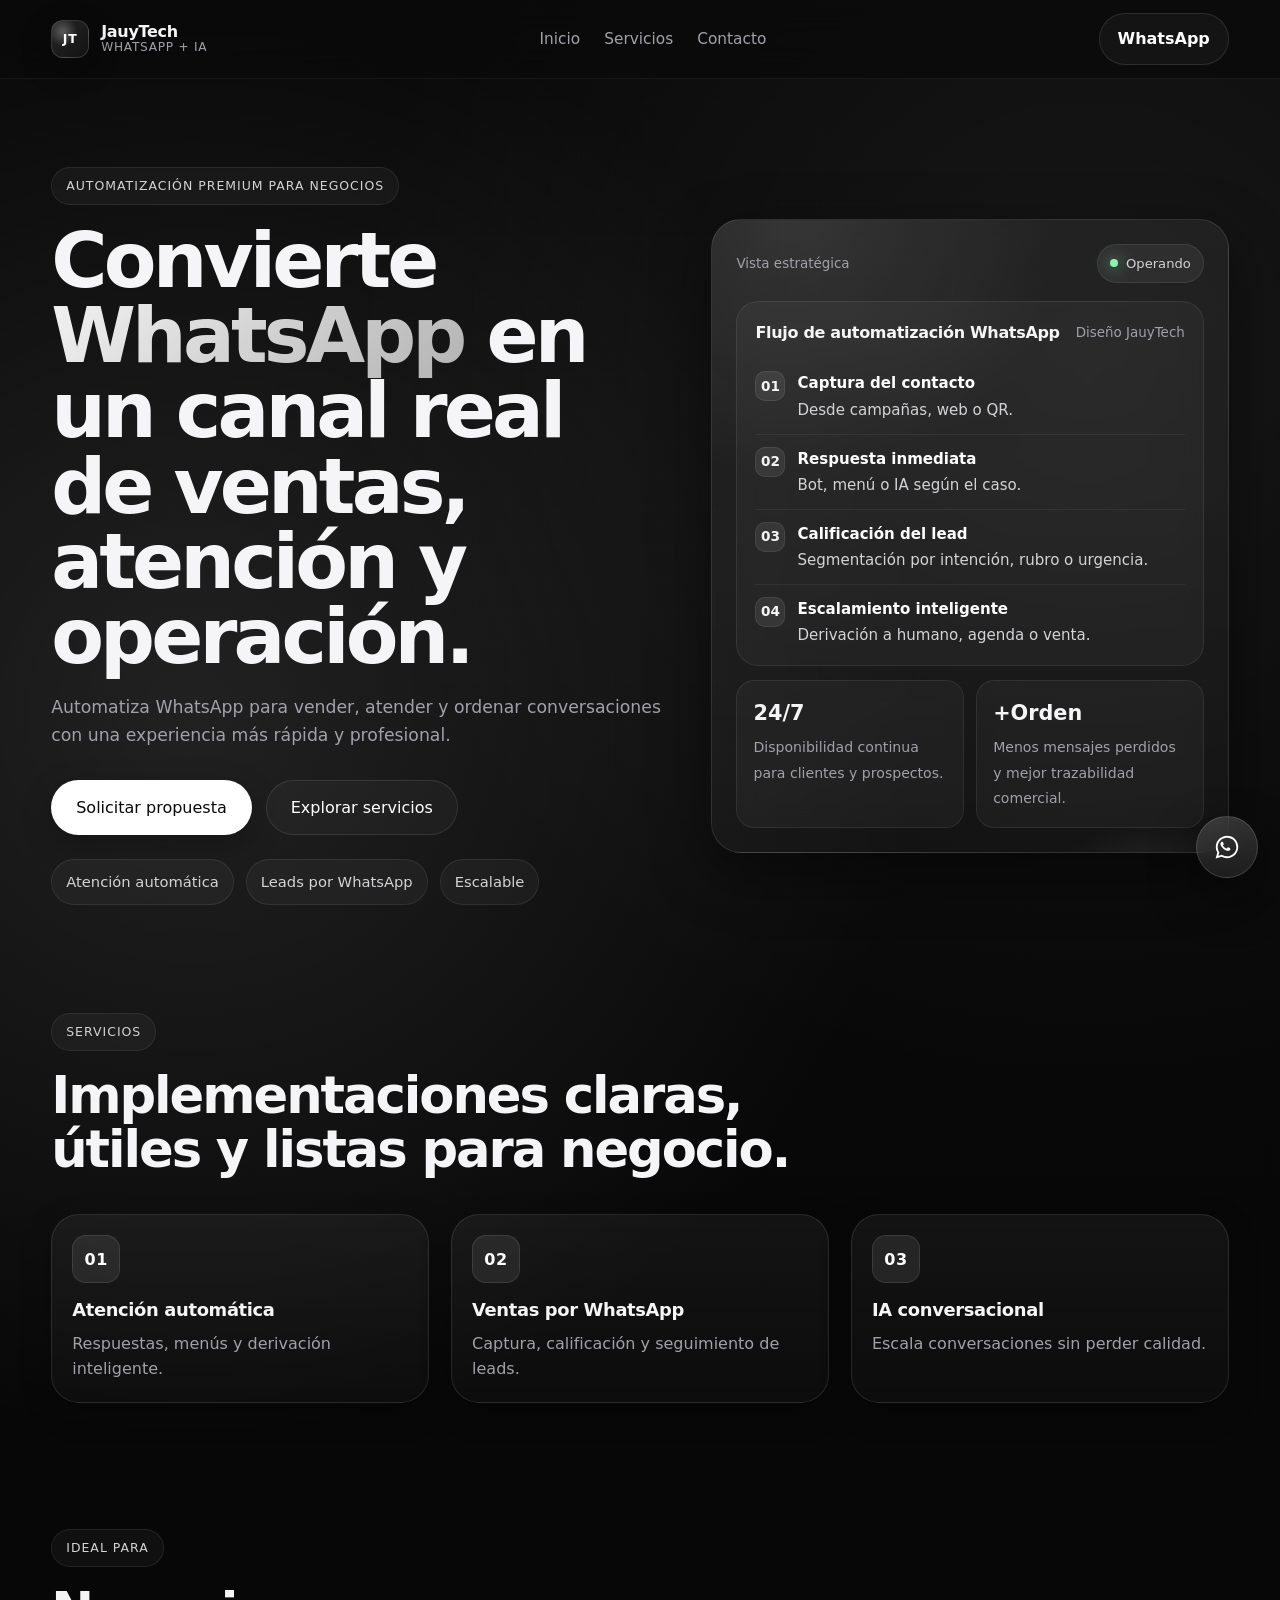
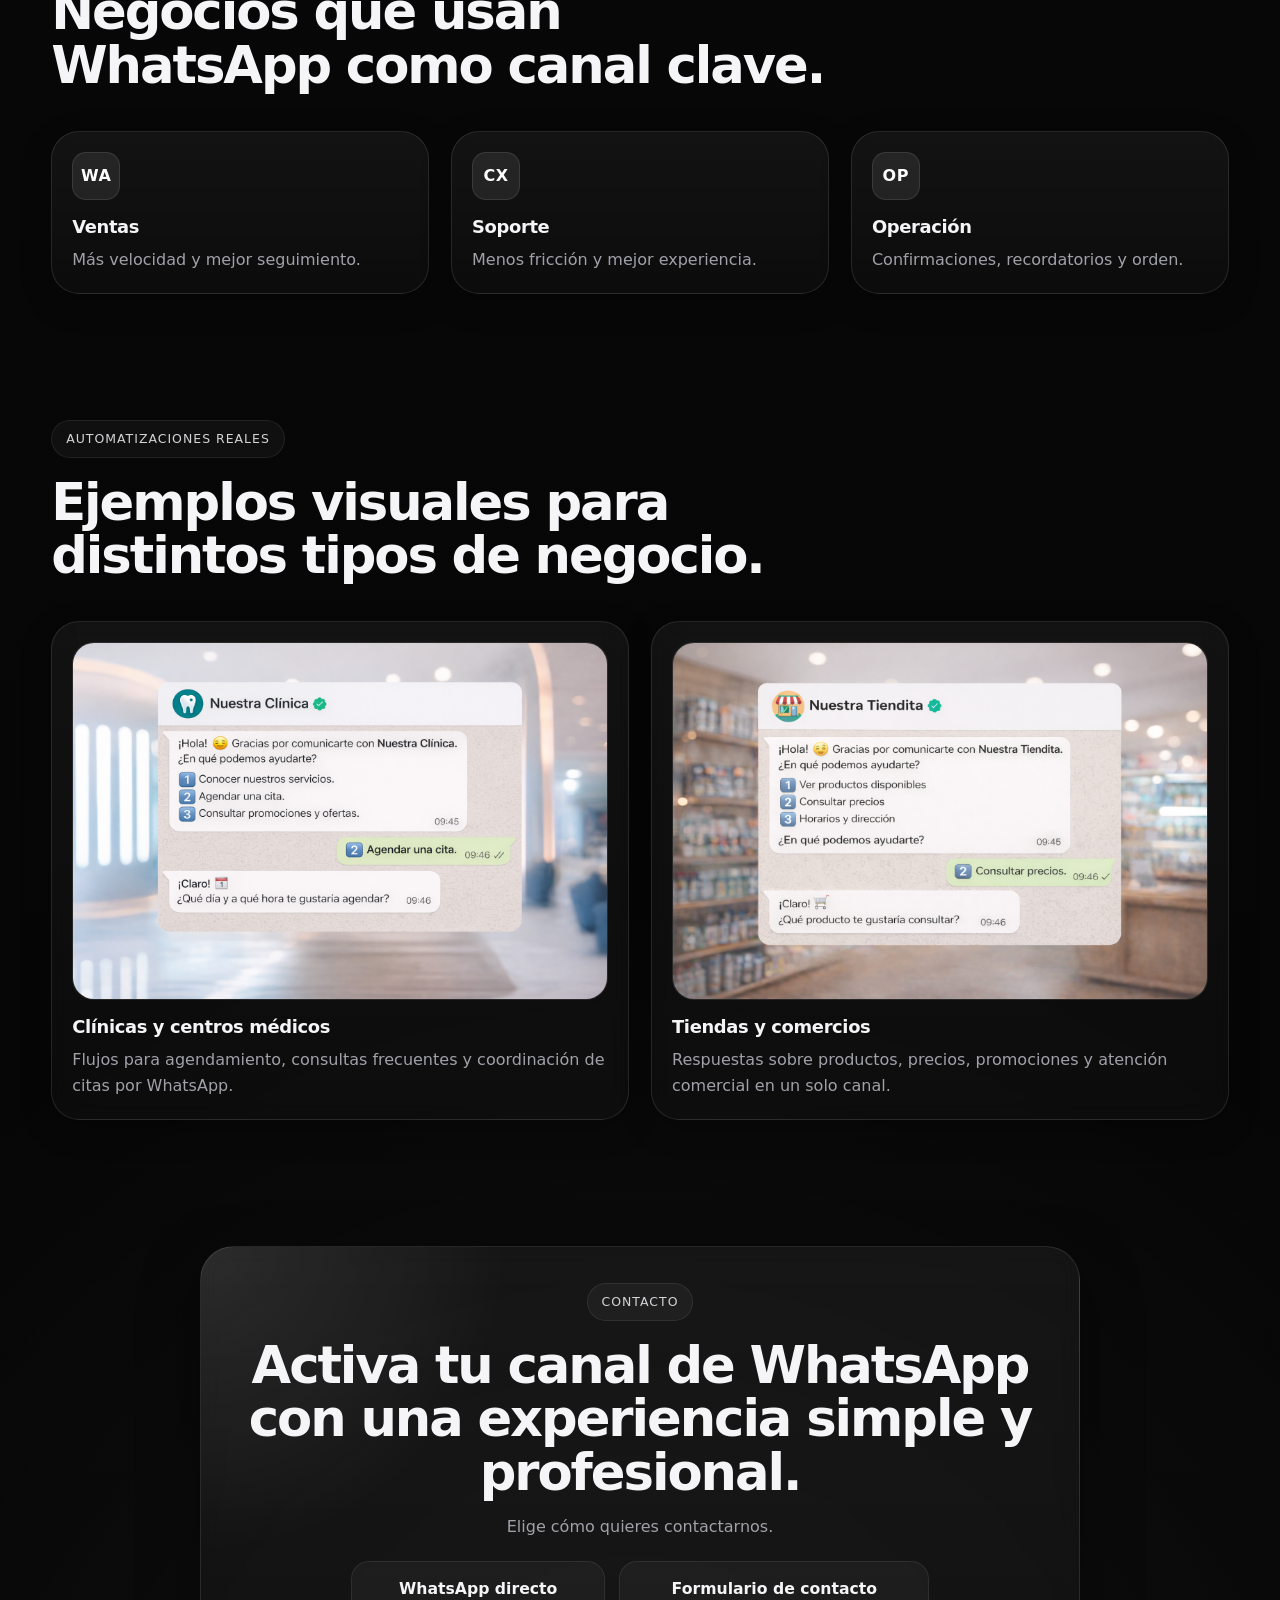
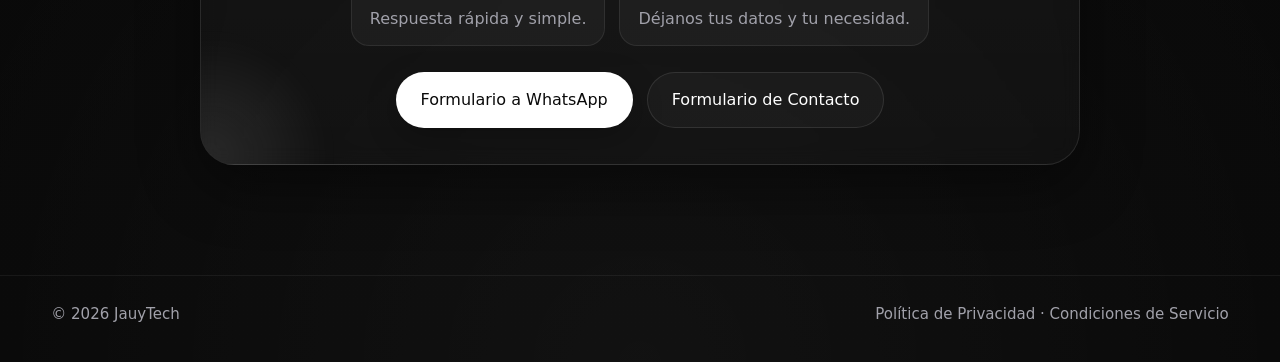
==== commit dd4d41dc: "Update index.html" ====
--- a/index.html
+++ b/index.html
@@ -1,6 +1,18 @@
 <!DOCTYPE html>
 <html lang="es">
 <head>
+
+    <!-- Google tag (gtag.js) -->
+  <script async src="https://www.googletagmanager.com/gtag/js?id=G-R95TD3Y62Q"></script>
+  <script>
+    window.dataLayer = window.dataLayer || [];
+    function gtag(){dataLayer.push(arguments);}
+    gtag('js', new Date());
+
+    gtag('config', 'G-R95TD3Y62Q');
+  </script>
+
+  
   <meta charset="UTF-8" />
   <meta name="viewport" content="width=device-width, initial-scale=1.0" />
   <title>JauyTech | Automatización de WhatsApp con IA</title>
